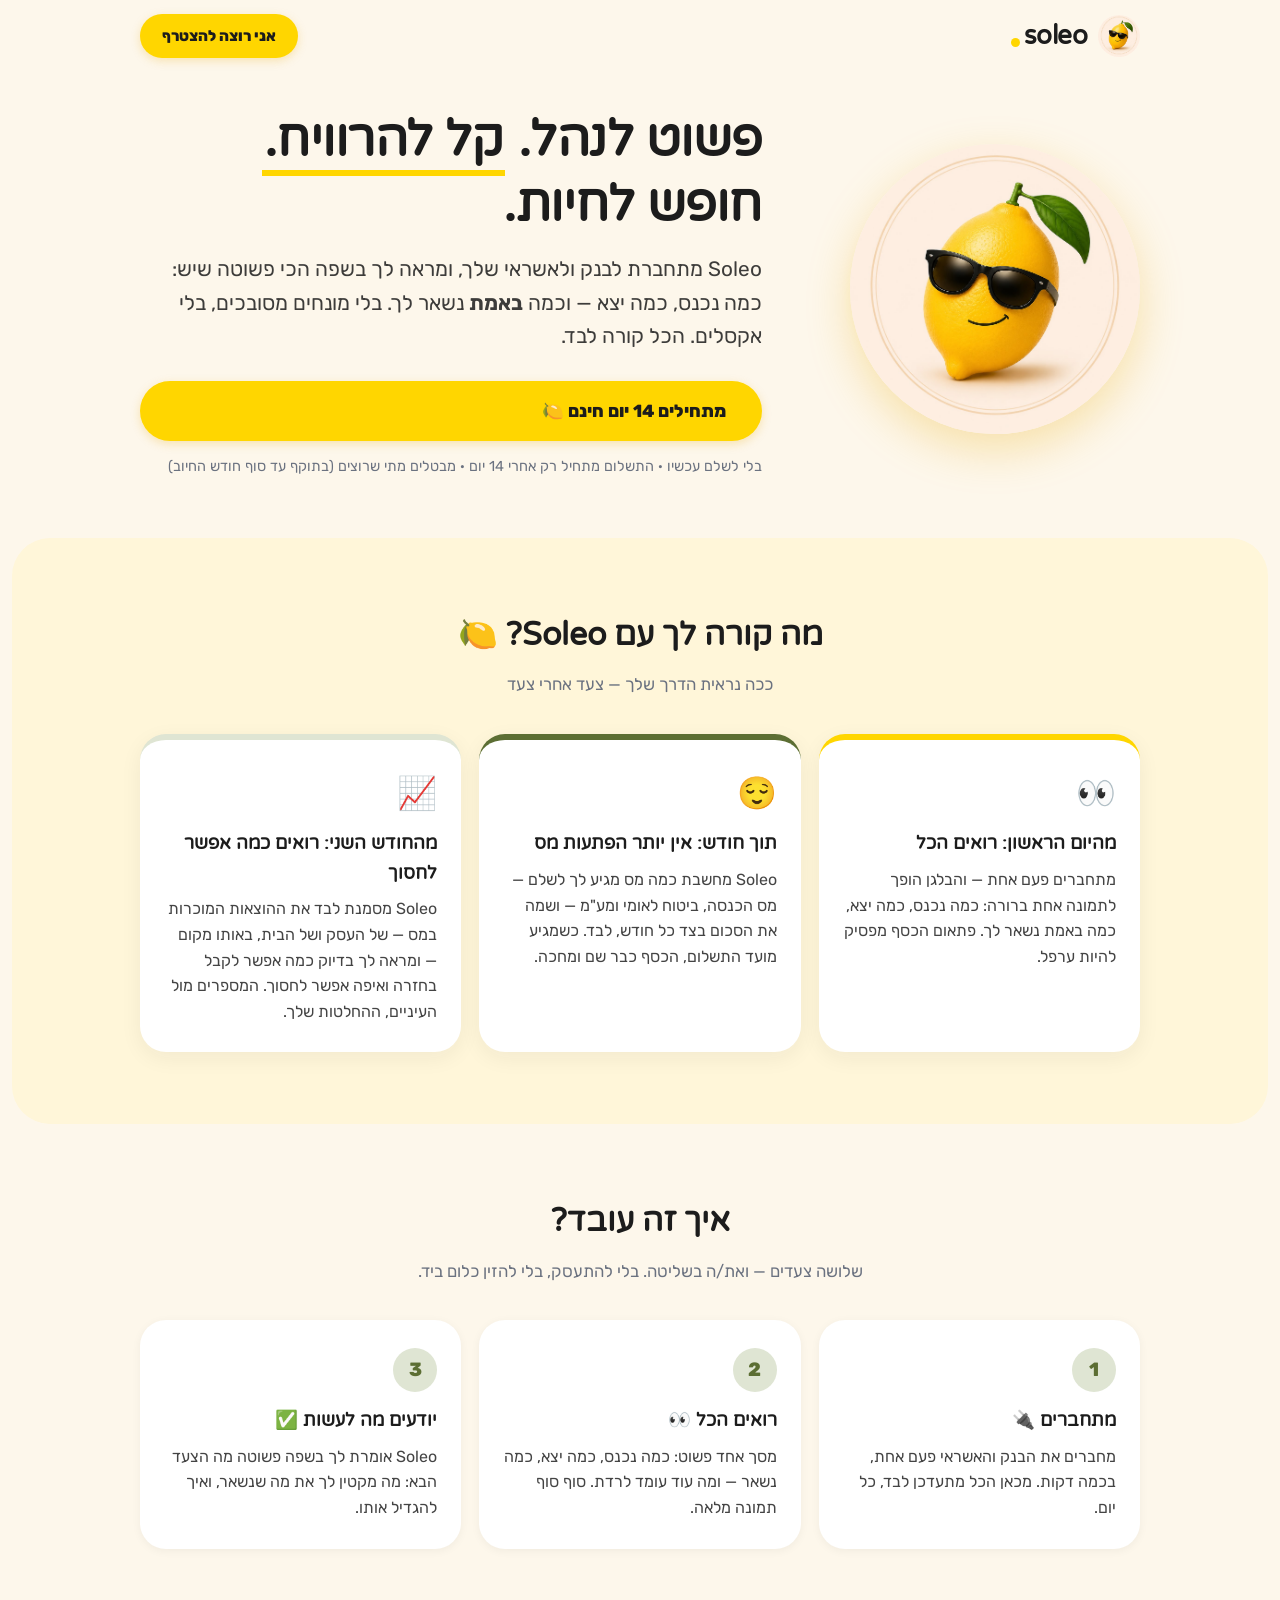
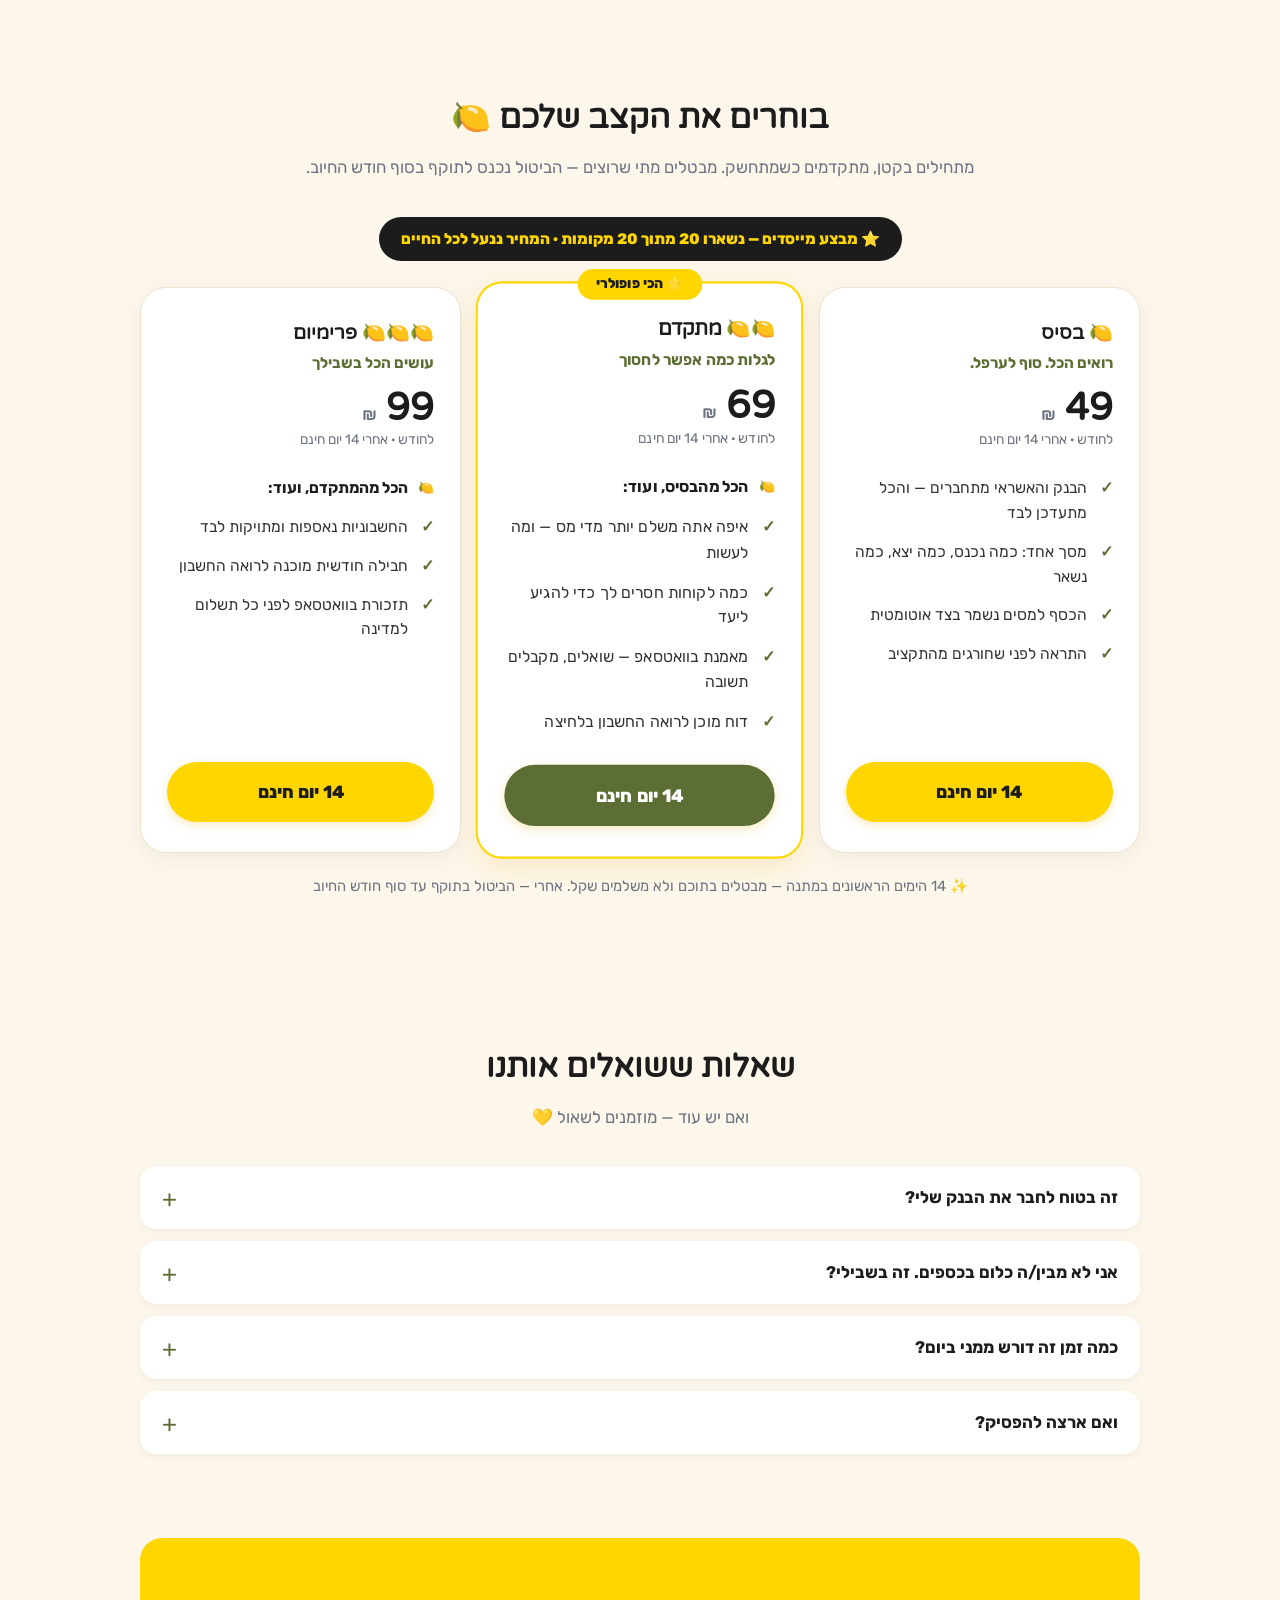
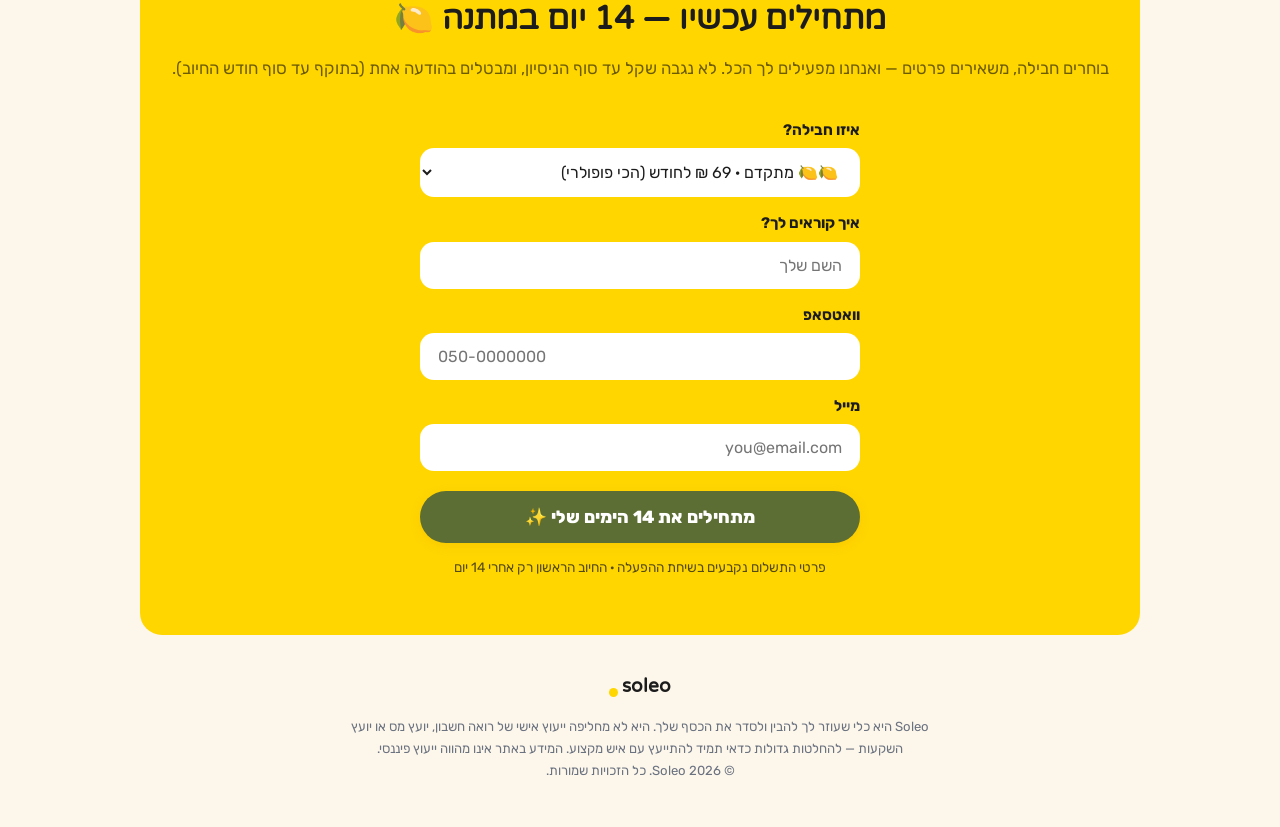
==== index.html @ a28c9096 "Add files via upload" ====
<!DOCTYPE html>
<html lang="he" dir="rtl">
<head>
<meta charset="UTF-8">
<meta name="viewport" content="width=device-width, initial-scale=1.0">
<title>Soleo · Finance made simple.</title>
<meta name="description" content="Soleo — האפליקציה שמראה לך כמה כסף באמת נשאר לך, ומה לעשות כדי שיישאר יותר. בשפה הכי פשוטה שיש.">
<link rel="icon" href="data:image/svg+xml,%3Csvg%20xmlns='http://www.w3.org/2000/svg'%20viewBox='0%200%2064%2064'%3E%3Crect%20width='64'%20height='64'%20rx='16'%20fill='%23FFD600'/%3E%3Cg%20transform='rotate(-14%2032%2036)'%3E%3Cpath%20d='M32%2013%20C22%2013%2015%2023%2015%2036%20C15%2049%2022%2057%2032%2057%20C42%2057%2049%2049%2049%2036%20C49%2023%2042%2013%2032%2013%20Z'%20fill='%23FFF9E8'/%3E%3Cpath%20d='M36%2010%20C42%203%2052%205%2055%209%20C51%2016%2041%2016%2036%2010Z'%20fill='%233F9435'/%3E%3Crect%20x='17'%20y='29'%20width='13'%20height='9'%20rx='4.5'%20fill='%231C1C1C'/%3E%3Crect%20x='34'%20y='29'%20width='13'%20height='9'%20rx='4.5'%20fill='%231C1C1C'/%3E%3Crect%20x='29'%20y='31.5'%20width='6'%20height='2.5'%20fill='%231C1C1C'/%3E%3Cpath%20d='M26%2046%20q6%205%2012%200'%20stroke='%231C1C1C'%20stroke-width='2.4'%20fill='none'%20stroke-linecap='round'/%3E%3C/g%3E%3C/svg%3E">
<link rel="preconnect" href="https://fonts.googleapis.com">
<link rel="preconnect" href="https://fonts.gstatic.com" crossorigin>
<link href="https://fonts.googleapis.com/css2?family=Varela+Round&family=Rubik:wght@400;500;700;800&display=swap" rel="stylesheet">
<style>
:root{
  --cream:#FBF0DC;
  --yellow:#FFD600;
  --ink:#1C1C1C;
  --olive:#5C6E33;
  --sage:#DFE5D3;
  --white:#FFFFFF;
  --muted:#6B7280;
  --radius:22px;
}
*{margin:0;padding:0;box-sizing:border-box}
html{scroll-behavior:smooth}
body{
  font-family:'Rubik','Heebo','Assistant',-apple-system,'Segoe UI',Arial,sans-serif;
  background:var(--cream);
  color:var(--ink);
  line-height:1.6;
  -webkit-font-smoothing:antialiased;
}
.wrap{max-width:1040px;margin:0 auto;padding:0 20px}
section{padding:56px 0}

/* ===== כפתורים ===== */
.btn{
  display:inline-block;
  background:var(--yellow);
  color:var(--ink);
  border:none;
  border-radius:999px;
  padding:16px 36px;
  font-size:1.1rem;
  font-weight:800;
  font-family:inherit;
  cursor:pointer;
  text-decoration:none;
  box-shadow:0 3px 10px rgba(232,168,0,.25);
  transition:transform .15s ease, box-shadow .15s ease;
}
.btn:hover{transform:translateY(-2px);box-shadow:0 10px 24px rgba(232,168,0,.4)}
.btn:active{transform:translateY(0)}

/* ===== טופבר ===== */
header{
  display:flex;align-items:center;justify-content:space-between;
  padding:18px 0;
}
.brand{display:flex;align-items:center;gap:10px}
.wordmark{
  font-size:1.6rem;font-weight:800;letter-spacing:-.01em;
  display:inline-flex;align-items:center;gap:4px;
}
.wordmark .dot{
  width:9px;height:9px;border-radius:50%;
  background:var(--yellow);display:inline-block;margin-top:12px;
}
header .btn{padding:10px 22px;font-size:.95rem}

/* ===== הירו ===== */
.hero{text-align:center;padding:44px 0 64px}
.hero .lemon{margin-bottom:18px}
h1,h2,h3,.wordmark,.pname,.price{font-family:'Varela Round','Rubik','Heebo',sans-serif}
.hero h1{
  font-size:2.1rem;font-weight:800;line-height:1.3;
  letter-spacing:-.01em;margin-bottom:16px;
}
.hero h1 .hl{
  background:linear-gradient(transparent 58%, var(--yellow) 58%);
  padding:0 4px;border-radius:4px;
}
.hero p{
  font-size:1.15rem;color:var(--ink);max-width:560px;
  margin:0 auto 30px;opacity:.85;
}
.hero .tiny{font-size:.9rem;color:var(--muted);margin-top:14px}

/* ===== כאבים ===== */
.pains{background:var(--sage);border-radius:var(--radius) var(--radius) 0 0}
h2{font-size:1.6rem;font-weight:800;text-align:center;margin-bottom:10px}
.sect-sub{text-align:center;color:var(--muted);margin-bottom:36px;font-size:1.05rem}
.cards{display:grid;grid-template-columns:1fr;gap:18px}
.card{
  background:var(--white);border-radius:var(--radius);
  padding:28px 24px;box-shadow:0 2px 10px rgba(28,28,28,.05);
}
.card .emoji{font-size:2rem;display:block;margin-bottom:10px}
.card h3{font-size:1.15rem;font-weight:800;margin-bottom:8px}
.card p{color:#444;font-size:1rem}

/* ===== איך זה עובד ===== */
.steps{counter-reset:step}
.step{
  background:var(--white);border-radius:var(--radius);
  padding:28px 24px;position:relative;
  box-shadow:0 2px 10px rgba(28,28,28,.05);
}
.step .num{
  width:44px;height:44px;border-radius:50%;
  background:var(--yellow);color:var(--ink);
  display:flex;align-items:center;justify-content:center;
  font-weight:800;font-size:1.2rem;margin-bottom:14px;
}
.step h3{font-size:1.15rem;font-weight:800;margin-bottom:8px}
.step p{color:#444}

/* ===== חבילות ===== */
.plans{background:var(--sage)}
.plan{
  background:var(--white);border-radius:var(--radius);
  padding:30px 26px;display:flex;flex-direction:column;
  box-shadow:0 2px 10px rgba(28,28,28,.05);
  position:relative;border:2px solid transparent;
}
.plan.popular{border-color:var(--yellow);box-shadow:0 8px 26px rgba(232,168,0,.18)}
.plan .badge{
  position:absolute;top:-14px;right:50%;transform:translateX(50%);
  background:var(--yellow);color:var(--ink);
  border-radius:999px;padding:4px 18px;
  font-size:.85rem;font-weight:800;white-space:nowrap;
}
.plan .pname{font-size:1.2rem;font-weight:800;margin-bottom:2px}
.plan .ptag{color:var(--olive);font-weight:700;font-size:.95rem;margin-bottom:14px}
.plan .price{font-size:2.4rem;font-weight:800;line-height:1;margin-bottom:2px}
.plan .price small{font-size:1rem;font-weight:600;color:var(--muted)}
.plan .per{color:var(--muted);font-size:.85rem;margin-bottom:18px}
.plan ul{list-style:none;margin-bottom:22px;flex:1}
.plan li{
  padding:7px 26px 7px 0;position:relative;font-size:.97rem;color:#333;
}
.plan li::before{
  content:'✓';position:absolute;right:0;top:7px;
  color:var(--olive);font-weight:800;
}
.plan li.plus{font-weight:700;color:var(--ink)}
.plan li.plus::before{content:'🍋';font-size:.8rem;top:9px}
.plan .btn{text-align:center;width:100%}
.plan.popular .btn{background:var(--olive);color:#fff}
.trial-note{text-align:center;color:var(--muted);font-size:.92rem;margin-top:22px}

/* ===== שאלות ===== */
.faq details{
  background:var(--white);border-radius:16px;
  margin-bottom:12px;padding:0;overflow:hidden;
  box-shadow:0 2px 8px rgba(28,28,28,.05);
}
.faq summary{
  cursor:pointer;font-weight:700;font-size:1.05rem;
  padding:18px 22px;list-style:none;position:relative;
}
.faq summary::-webkit-details-marker{display:none}
.faq summary::after{
  content:'+';position:absolute;left:22px;top:14px;
  font-size:1.5rem;font-weight:400;color:var(--olive);
  transition:transform .2s;
}
.faq details[open] summary::after{transform:rotate(45deg)}
.faq .ans{padding:0 22px 18px;color:#444}

/* ===== טופס ===== */
.signup{background:linear-gradient(135deg,#5C6E33,#47541F);border-radius:var(--radius);color:#fff}
.signup h2{color:#fff}
.signup .sect-sub{color:#E4EAD6}
.signup form{max-width:440px;margin:0 auto;display:flex;flex-direction:column;gap:14px}
.signup label{font-weight:700;font-size:.95rem;display:block;margin-bottom:6px}
.signup input{
  width:100%;padding:14px 18px;border-radius:14px;border:none;
  font-family:inherit;font-size:1rem;background:var(--cream);color:var(--ink);
}
.signup input:focus{outline:3px solid var(--yellow)}
.signup .btn{
  background:var(--yellow);color:var(--ink);margin-top:6px;
}
.signup .btn:hover{box-shadow:0 8px 20px rgba(255,214,0,.3)}
#thanks{
  display:none;text-align:center;max-width:440px;margin:0 auto;
  background:rgba(255,214,0,.12);border:1px solid var(--yellow);
  border-radius:var(--radius);padding:32px 24px;
}
#thanks .emoji{font-size:2.4rem;display:block;margin-bottom:10px}
#thanks h3{font-size:1.3rem;font-weight:800;margin-bottom:8px;color:var(--yellow)}
#formErr{color:#FFE1A8;font-size:.92rem;display:none;text-align:center}

/* ===== פוטר ===== */
footer{padding:36px 0 44px;text-align:center}
footer .wordmark{font-size:1.2rem;justify-content:center;display:inline-flex}
footer .disclaimer{
  color:var(--muted);font-size:.82rem;max-width:620px;
  margin:14px auto 0;line-height:1.7;
}

/* ===== דסקטופ ===== */
@media (min-width:720px){
  .hero h1{font-size:3rem}
  .hero p{font-size:1.3rem}
  h2{font-size:2rem}
  .cards{grid-template-columns:repeat(3,1fr)}
  section{padding:72px 0}
}
/* ===== אופציה ב' — מודרני, אוורירי, צבעוני ===== */
body{background:#FDF7EB}
header{position:sticky;top:0;z-index:50;background:rgba(253,247,235,.85);backdrop-filter:blur(10px);padding:14px 0}
.hero{padding:36px 0 60px}
.hero .lemon{position:relative;display:inline-block}
.hero .lemon::before{content:'';position:absolute;inset:-26px;background:radial-gradient(closest-side,rgba(255,214,0,.45),transparent 70%);border-radius:50%;z-index:-1}
.hero h1{font-size:2.4rem}
.hero h1 .hl{background:none;border-bottom:6px solid var(--yellow);border-radius:0;padding:0 2px}
.pains{background:#FFF6D9;border-radius:38px;margin:0 12px}
.card{border-radius:26px;box-shadow:0 6px 22px rgba(28,28,28,.06)}
.cards .card:nth-child(1){border-top:6px solid var(--yellow)}
.cards .card:nth-child(2){border-top:6px solid var(--olive)}
.cards .card:nth-child(3){border-top:6px solid var(--sage)}
.step{border-radius:26px}
.step .num{background:var(--sage);color:var(--olive)}
.plans{background:transparent}
.plan{border:1.5px solid #EFE3CC;box-shadow:0 6px 22px rgba(28,28,28,.05);border-radius:26px}
.plan.popular{border:2.5px solid var(--yellow);transform:scale(1.02)}
.signup{background:var(--yellow);color:var(--ink)}
.signup h2{color:var(--ink)}
.signup .sect-sub{color:#6d5c00}
.signup input{background:#fff}
.signup .btn{background:var(--olive);color:#fff}
.signup .btn:hover{box-shadow:0 10px 24px rgba(92,110,51,.35)}
#formErr{color:#8a2f0e}
#thanks{background:rgba(255,255,255,.55);border-color:var(--olive)}
#thanks h3{color:var(--olive)}
@media (min-width:840px){
  .hero{display:grid;grid-template-columns:330px 1fr;column-gap:48px;align-items:center;text-align:right}
  .hero .lemon{grid-column:1;grid-row:1 / span 4;margin:0}
  .hero > :not(.lemon){grid-column:2}
  .hero p{margin:0 0 28px;max-width:none}
  .hero h1{font-size:3.1rem}
}
</style>
</head>
<body>

<div class="wrap">
  <!-- ===== טופבר ===== -->
  <header>
    <div class="brand">
      <img src="mascot.jpeg" alt="" style="width:42px;height:42px;border-radius:50%;object-fit:cover">
      <span class="wordmark">soleo<span class="dot"></span></span>
    </div>
    <a class="btn" href="#signup">אני רוצה להצטרף</a>
  </header>

  <!-- ===== הירו ===== -->
  <section class="hero">
    <div class="lemon">
      <img src="mascot.jpeg" alt="הלימון של Soleo" style="width:min(290px,70vw);border-radius:50%;box-shadow:0 16px 44px rgba(232,168,0,.28)">
    </div>
    <h1>פשוט לנהל. <span class="hl">קל להרוויח.</span><br>חופש לחיות.</h1>
    <p>Soleo מתחברת לבנק ולאשראי שלך, ומראה לך בשפה הכי פשוטה שיש: כמה נכנס, כמה יצא — וכמה <strong>באמת</strong> נשאר לך. בלי מונחים מסובכים, בלי אקסלים. הכל קורה לבד.</p>
    <a class="btn" href="#signup">מתחילים 14 יום חינם 🍋</a>
    <div class="tiny">בלי לשלם עכשיו · התשלום מתחיל רק אחרי 14 יום · מבטלים מתי שרוצים (בתוקף עד סוף חודש החיוב)</div>
  </section>
</div>

<!-- ===== כאבים ===== -->
<section class="pains">
  <div class="wrap">
    <h2>מה קורה לך עם Soleo? 🍋</h2>
    <p class="sect-sub">ככה נראית הדרך שלך — צעד אחרי צעד</p>
    <div class="cards">
      <div class="card">
        <span class="emoji">👀</span>
        <h3>מהיום הראשון: רואים הכל</h3>
        <p>מתחברים פעם אחת — והבלגן הופך לתמונה אחת ברורה: כמה נכנס, כמה יצא, כמה באמת נשאר לך. פתאום הכסף מפסיק להיות ערפל.</p>
      </div>
      <div class="card">
        <span class="emoji">😌</span>
        <h3>תוך חודש: אין יותר הפתעות מס</h3>
        <p>Soleo מחשבת כמה מס מגיע לך לשלם — מס הכנסה, ביטוח לאומי ומע"מ — ושמה את הסכום בצד כל חודש, לבד. כשמגיע מועד התשלום, הכסף כבר שם ומחכה.</p>
      </div>
      <div class="card">
        <span class="emoji">📈</span>
        <h3>מהחודש השני: רואים כמה אפשר לחסוך</h3>
        <p>Soleo מסמנת לבד את ההוצאות המוכרות במס — של העסק ושל הבית, באותו מקום — ומראה לך בדיוק כמה אפשר לקבל בחזרה ואיפה אפשר לחסוך. המספרים מול העיניים, ההחלטות שלך.</p>
      </div>
    </div>
  </div>
</section>

<!-- ===== איך זה עובד ===== -->
<section>
  <div class="wrap">
    <h2>איך זה עובד?</h2>
    <p class="sect-sub">שלושה צעדים — ואת/ה בשליטה. בלי להתעסק, בלי להזין כלום ביד.</p>
    <div class="cards steps">
      <div class="step">
        <div class="num">1</div>
        <h3>מתחברים 🔌</h3>
        <p>מחברים את הבנק והאשראי פעם אחת, בכמה דקות. מכאן הכל מתעדכן לבד, כל יום.</p>
      </div>
      <div class="step">
        <div class="num">2</div>
        <h3>רואים הכל 👀</h3>
        <p>מסך אחד פשוט: כמה נכנס, כמה יצא, כמה נשאר — ומה עוד עומד לרדת. סוף סוף תמונה מלאה.</p>
      </div>
      <div class="step">
        <div class="num">3</div>
        <h3>יודעים מה לעשות ✅</h3>
        <p>Soleo אומרת לך בשפה פשוטה מה הצעד הבא: מה מקטין לך את מה שנשאר, ואיך להגדיל אותו.</p>
      </div>
    </div>
  </div>
</section>

<!-- ===== חבילות ===== -->
<section class="plans" id="plans">
  <div class="wrap">
    <h2>בוחרים את הקצב שלכם 🍋</h2>
    <p class="sect-sub">מתחילים בקטן, מתקדמים כשמתחשק. מבטלים מתי שרוצים — הביטול נכנס לתוקף בסוף חודש החיוב.</p>
    <div style="text-align:center;margin:0 0 26px">
      <span style="display:inline-block;background:#1C1C1C;color:#FFD600;font-weight:800;font-size:.95rem;border-radius:999px;padding:10px 22px">⭐ מבצע מייסדים — נשארו <span id="foundersLeft">20</span> מתוך 20 מקומות · המחיר ננעל לכל החיים</span>
    </div>
    <div class="cards">

      <div class="plan">
        <div class="pname">🍋 בסיס</div>
        <div class="ptag">רואים הכל. סוף לערפל.</div>
        <div class="price">49 <small>₪</small></div>
        <div class="per">לחודש · אחרי 14 יום חינם</div>
        <ul>
          <li>הבנק והאשראי מתחברים — והכל מתעדכן לבד</li>
          <li>מסך אחד: כמה נכנס, כמה יצא, כמה נשאר</li>
          <li>הכסף למסים נשמר בצד אוטומטית</li>
          <li>התראה לפני שחורגים מהתקציב</li>
        </ul>
        <a class="btn" href="#signup" data-plan="בסיס">14 יום חינם</a>
      </div>

      <div class="plan popular">
        <div class="badge">⭐ הכי פופולרי</div>
        <div class="pname">🍋🍋 מתקדם</div>
        <div class="ptag">לגלות כמה אפשר לחסוך</div>
        <div class="price">69 <small>₪</small></div>
        <div class="per">לחודש · אחרי 14 יום חינם</div>
        <ul>
          <li class="plus">הכל מהבסיס, ועוד:</li>
          <li>איפה אתה משלם יותר מדי מס — ומה לעשות</li>
          <li>כמה לקוחות חסרים לך כדי להגיע ליעד</li>
          <li>מאמנת בוואטסאפ — שואלים, מקבלים תשובה</li>
          <li>דוח מוכן לרואה החשבון בלחיצה</li>
        </ul>
        <a class="btn" href="#signup" data-plan="מתקדם">14 יום חינם</a>
      </div>

      <div class="plan">
        <div class="pname">🍋🍋🍋 פרימיום</div>
        <div class="ptag">עושים הכל בשבילך</div>
        <div class="price">99 <small>₪</small></div>
        <div class="per">לחודש · אחרי 14 יום חינם</div>
        <ul>
          <li class="plus">הכל מהמתקדם, ועוד:</li>
          <li>החשבוניות נאספות ומתויקות לבד</li>
          <li>חבילה חודשית מוכנה לרואה החשבון</li>
          <li>תזכורת בוואטסאפ לפני כל תשלום למדינה</li>
        </ul>
        <a class="btn" href="#signup" data-plan="פרימיום">14 יום חינם</a>
      </div>

    </div>
    <p class="trial-note">✨ 14 הימים הראשונים במתנה — מבטלים בתוכם ולא משלמים שקל. אחרי — הביטול בתוקף עד סוף חודש החיוב</p>
  </div>
</section>

<!-- ===== שאלות נפוצות ===== -->
<section class="faq">
  <div class="wrap">
    <h2>שאלות ששואלים אותנו</h2>
    <p class="sect-sub">ואם יש עוד — מוזמנים לשאול 💛</p>

    <details>
      <summary>זה בטוח לחבר את הבנק שלי?</summary>
      <div class="ans">כן. החיבור הוא לצפייה בלבד — Soleo יכולה לראות את התנועות, אבל לא יכולה להזיז שקל. המידע שלך נשאר שלך, ולא עובר לאף אחד אחר.</div>
    </details>

    <details>
      <summary>אני לא מבין/ה כלום בכספים. זה בשבילי?</summary>
      <div class="ans">בדיוק בשבילך. Soleo נבנתה למי שאף פעם לא התחבר למספרים. הכל בשפה יומיומית ופשוטה — בלי מונחים של רואי חשבון, בלי טבלאות מסובכות.</div>
    </details>

    <details>
      <summary>כמה זמן זה דורש ממני ביום?</summary>
      <div class="ans">כמעט כלום. הכל מתעדכן לבד — הבנק, האשראי, החשבוניות. את/ה רק מציץ/ה כשבא לך, ורואה תמונה ברורה. דקה ביום זה יותר ממספיק.</div>
    </details>

    <details>
      <summary>ואם ארצה להפסיק?</summary>
      <div class="ans">מבטלים מתי שרוצים, בהודעה אחת. בתקופת הניסיון (14 הימים) — הביטול מיידי ולא משלמים כלום. אחרי — המנוי נשאר פעיל עד סוף חודש החיוב הנוכחי, ומהחודש הבא לא מחויבים יותר.</div>
    </details>
  </div>
</section>

<!-- ===== הרשמה ===== -->
<div class="wrap">
  <section class="signup" id="signup" style="padding:56px 24px">
    <h2>מתחילים עכשיו — 14 יום במתנה 🍋</h2>
    <p class="sect-sub">בוחרים חבילה, משאירים פרטים — ואנחנו מפעילים לך הכל. לא נגבה שקל עד סוף הניסיון, ומבטלים בהודעה אחת (בתוקף עד סוף חודש החיוב).</p>

    <form id="waitlistForm" novalidate>
      <div>
        <label for="fPlan">איזו חבילה?</label>
        <select id="fPlan" name="plan" style="width:100%;padding:14px 18px;border-radius:14px;border:none;font-family:inherit;font-size:1rem;background:#fff;color:var(--ink)">
          <option value="בסיס">🍋 בסיס · 49 ₪ לחודש</option>
          <option value="מתקדם" selected>🍋🍋 מתקדם · 69 ₪ לחודש (הכי פופולרי)</option>
          <option value="פרימיום">🍋🍋🍋 פרימיום · 99 ₪ לחודש</option>
        </select>
      </div>
      <div>
        <label for="fName">איך קוראים לך?</label>
        <input type="text" id="fName" name="name" placeholder="השם שלך" autocomplete="name" required>
      </div>
      <div>
        <label for="fPhone">וואטסאפ</label>
        <input type="tel" id="fPhone" name="phone" placeholder="050-0000000" autocomplete="tel" required>
      </div>
      <div>
        <label for="fEmail">מייל</label>
        <input type="email" id="fEmail" name="email" placeholder="you@email.com" autocomplete="email" required>
      </div>
      <div id="formErr"></div>
      <button type="submit" class="btn">מתחילים את 14 הימים שלי ✨</button>
      <div style="text-align:center;font-size:.85rem;opacity:.75">פרטי התשלום נקבעים בשיחת ההפעלה · החיוב הראשון רק אחרי 14 יום</div>
    </form>

    <div id="thanks">
      <span class="emoji">🍋</span>
      <h3>מעולה — הניסיון שלך התחיל!</h3>
      <div style="text-align:right;max-width:440px;margin:14px auto 0;line-height:2;font-size:1.02rem">
        <div>📞 <b>עוד היום</b> — נחזור אליך בוואטסאפ לתאם הקמה אישית קצרה</div>
        <div>🏦 <b>בהקמה</b> — מחברים את הבנק והאשראי, והכסף שלך הופך לתמונה אחת ברורה</div>
        <div>💛 <b>14 הימים הראשונים במתנה</b> — לא נגבה שקל עד סופם, ומבטלים בתוכם בלי לשלם בכלל</div>
      </div>
      <p style="margin-top:14px;font-size:.95rem;opacity:.85">יש שאלה בינתיים? פשוט תעני למייל האישור — אנחנו שם 💛</p>
    </div>
  </section>
</div>

<!-- ===== פוטר ===== -->
<footer>
  <div class="wrap">
    <span class="wordmark">soleo<span class="dot"></span></span>
    <p class="disclaimer">
      Soleo היא כלי שעוזר לך להבין ולסדר את הכסף שלך. היא לא מחליפה ייעוץ אישי של רואה חשבון, יועץ מס או יועץ השקעות — להחלטות גדולות כדאי תמיד להתייעץ עם איש מקצוע. המידע באתר אינו מהווה ייעוץ פיננסי.
      <br>© 2026 Soleo. כל הזכויות שמורות.
    </p>
  </div>
</footer>

<script>
// ==========================================================
// טופס הצטרפות — כל הרשמה נשלחת למייל של מלי (FormSubmit, בלי שרת)
// + גיבוי מקומי ב-localStorage. חיוב אמיתי יחובר עם Grow.
// ==========================================================
(function () {
  var form = document.getElementById('waitlistForm');
  var thanks = document.getElementById('thanks');
  var errBox = document.getElementById('formErr');

  form.addEventListener('submit', function (e) {
    e.preventDefault();

    var name = document.getElementById('fName').value.trim();
    var phone = document.getElementById('fPhone').value.trim();
    var email = document.getElementById('fEmail').value.trim();

    // בדיקות פשוטות
    var err = '';
    if (!name) err = 'רק חסר לנו השם שלך 🙂';
    else if (!/^[\d\-+ ()]{8,}$/.test(phone)) err = 'המספר וואטסאפ נראה קצת קצר — אפשר לבדוק אותו?';
    else if (!/^[^\s@]+@[^\s@]+\.[^\s@]+$/.test(email)) err = 'המייל לא נראה תקין — אפשר להציץ שוב?';

    if (err) {
      errBox.textContent = err;
      errBox.style.display = 'block';
      return;
    }
    errBox.style.display = 'none';

    var entry = {
      plan: document.getElementById('fPlan').value,
      name: name,
      phone: phone,
      email: email,
      trialStart: new Date().toISOString().slice(0, 10),
      ts: new Date().toISOString()
    };

    // שמירה מקומית (גיבוי)
    try {
      var list = JSON.parse(localStorage.getItem('soleo_signups') || '[]');
      list.push(entry);
      localStorage.setItem('soleo_signups', JSON.stringify(list));
    } catch (ex) {
      // localStorage חסום (מצב פרטי וכו') — עדיין מציגים תודה
    }

    // שליחת ההרשמה למייל של מלי — Web3Forms ראשי, FormSubmit גיבוי. אף לקוחה לא הולכת לאיבוד.
    try {
      fetch('https://api.web3forms.com/submit', {
        method: 'POST',
        headers: { 'Content-Type': 'application/json', 'Accept': 'application/json' },
        body: JSON.stringify({
          access_key: '31815f22-008b-4ee7-b09d-b16eeaed686c',
          subject: '🍋 הרשמה חדשה ל-Soleo — ' + name + ' (' + entry.plan + ')',
          from_name: 'Soleo Website',
          'חבילה': entry.plan,
          'שם': name,
          'וואטסאפ': phone,
          'מייל': email,
          'תחילת ניסיון': entry.trialStart
        })
      }).then(function (r) { if (!r.ok) throw new Error('w3f'); })
      .catch(function () {
        // גיבוי: FormSubmit
        fetch('https://formsubmit.co/ajax/msmallyschecter@gmail.com', {
          method: 'POST',
          headers: { 'Content-Type': 'application/json', 'Accept': 'application/json' },
          body: JSON.stringify({
            _subject: '🍋 הרשמה חדשה ל-Soleo — ' + name,
            'חבילה': entry.plan, 'שם': name, 'וואטסאפ': phone, 'מייל': email
          })
        }).catch(function () {});
      });
    } catch (ex2) {}

    // צינור Brevo: מכניס את הנרשמת לרשימת Soleo Signups — והיא מקבלת אוטומטית
    // את מייל הברוכה-הבאה מ-hello@soleoapp.com
    try {
      var bd = new FormData();
      bd.append('EMAIL', email);
      bd.append('email_address_check', '');
      bd.append('locale', 'en');
      fetch('https://ae693ccb.sibforms.com/v2/serve/[base64]',
        { method: 'POST', mode: 'no-cors', body: bd }).catch(function () {});
    } catch (ex3) {}

    // הודעת תודה
    form.style.display = 'none';
    thanks.style.display = 'block';
    thanks.scrollIntoView({ behavior: 'smooth', block: 'center' });
  });

  // כפתור בחבילה → בוחר אותה אוטומטית בטופס
  document.querySelectorAll('a[data-plan]').forEach(function (a) {
    a.addEventListener('click', function () {
      document.getElementById('fPlan').value = a.getAttribute('data-plan');
    });
  });
})();
</script>
</body>
</html>
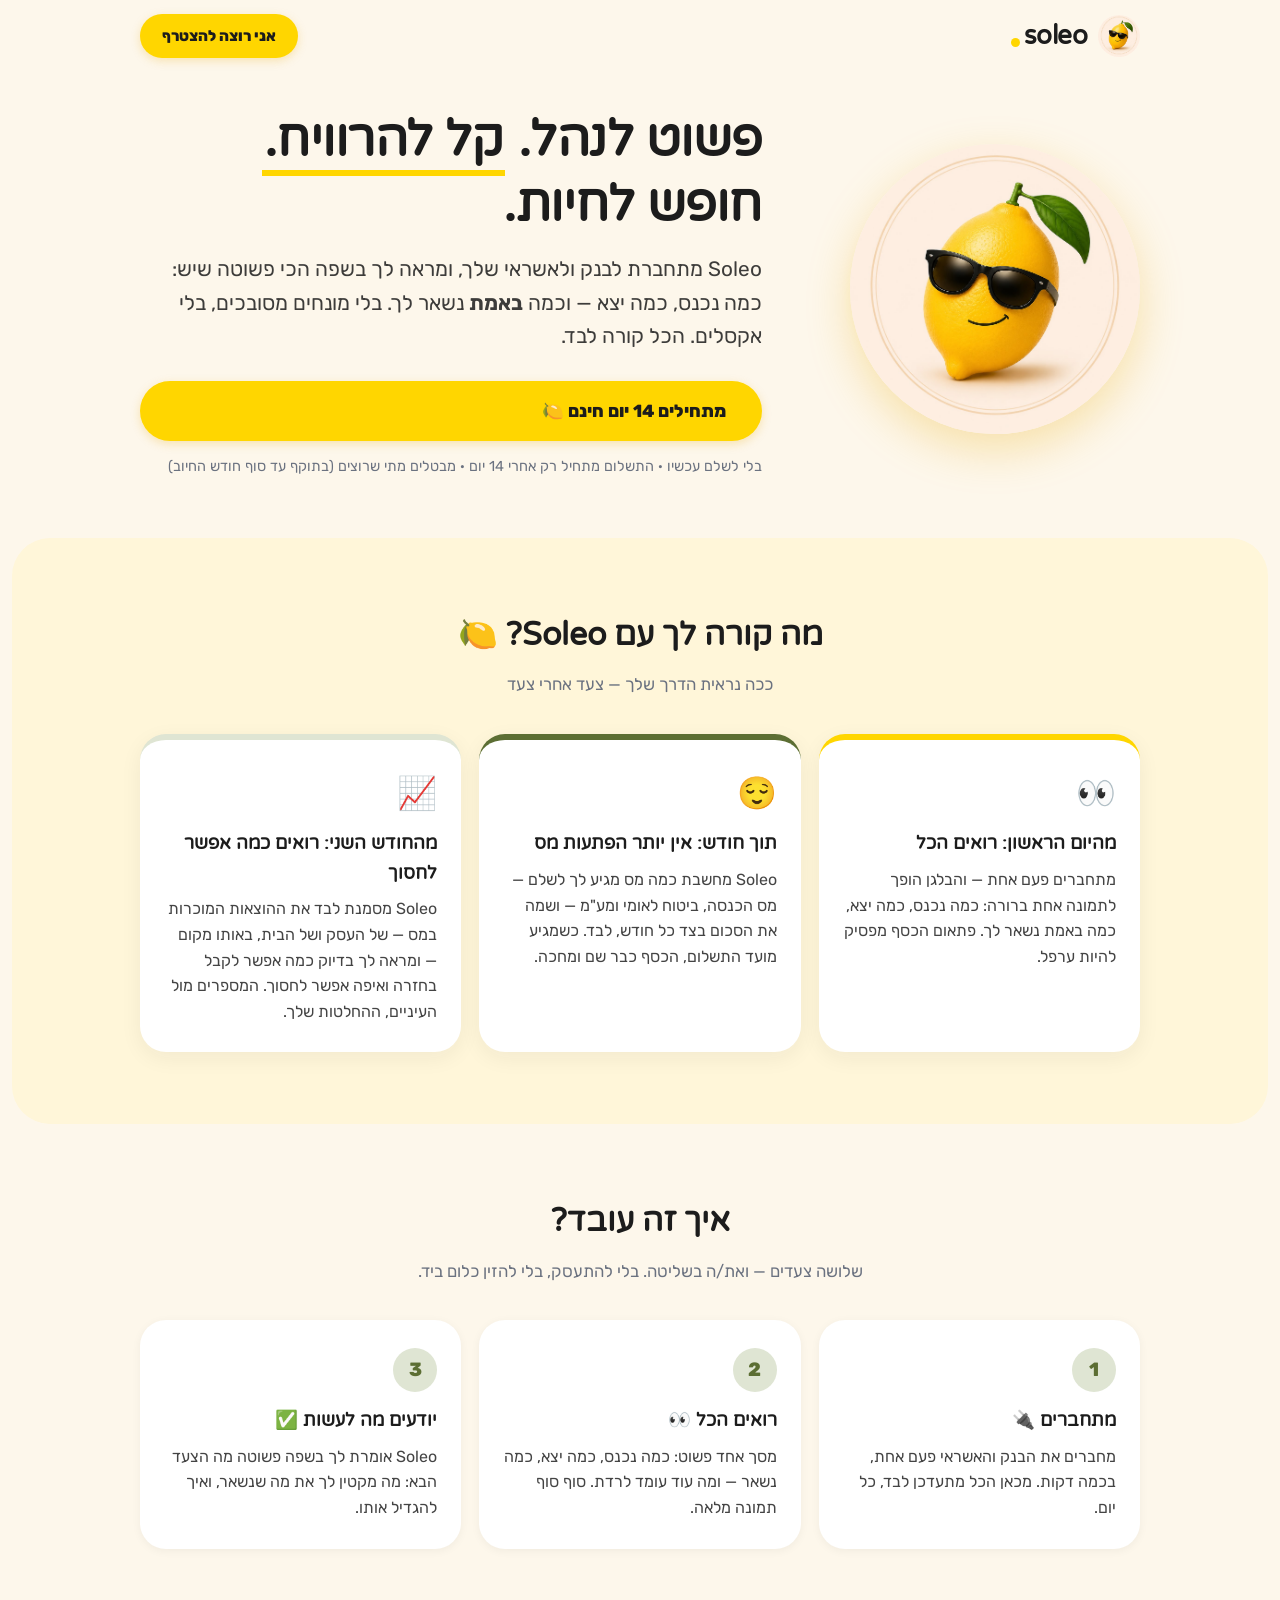
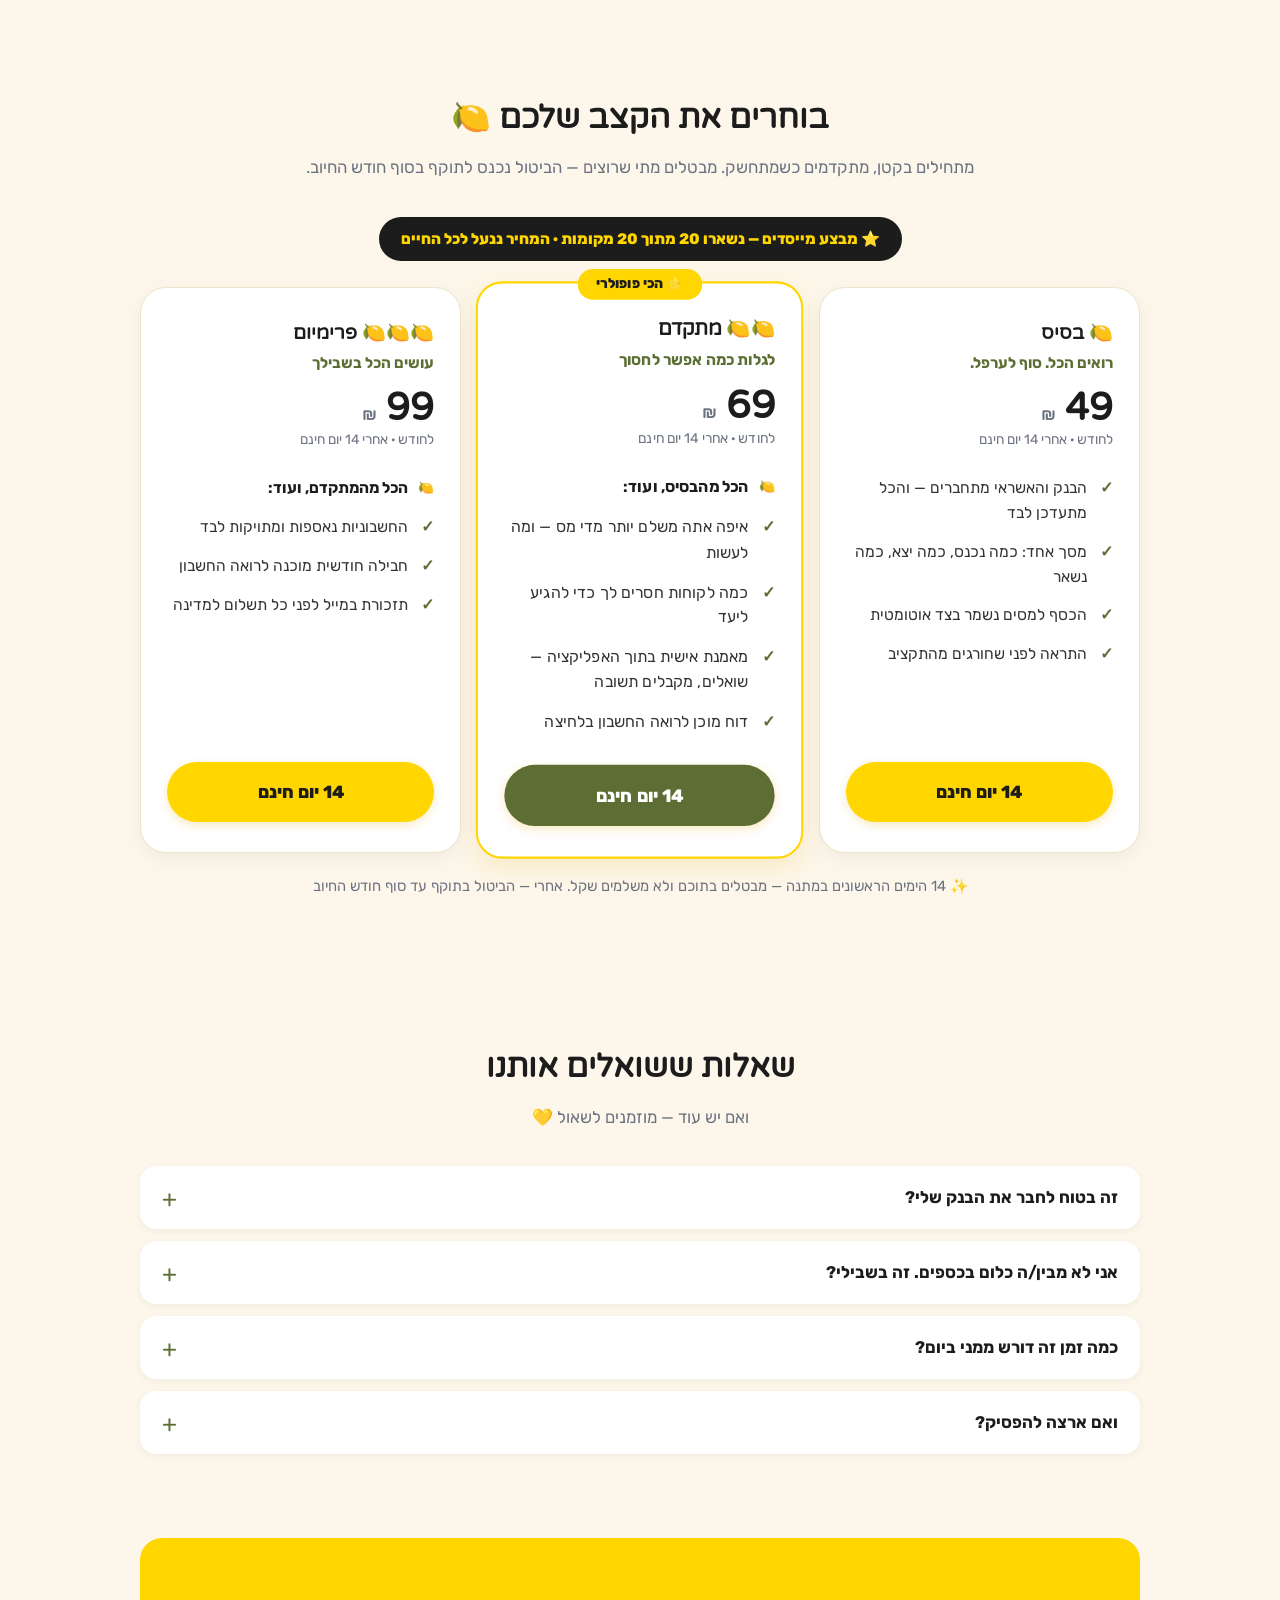
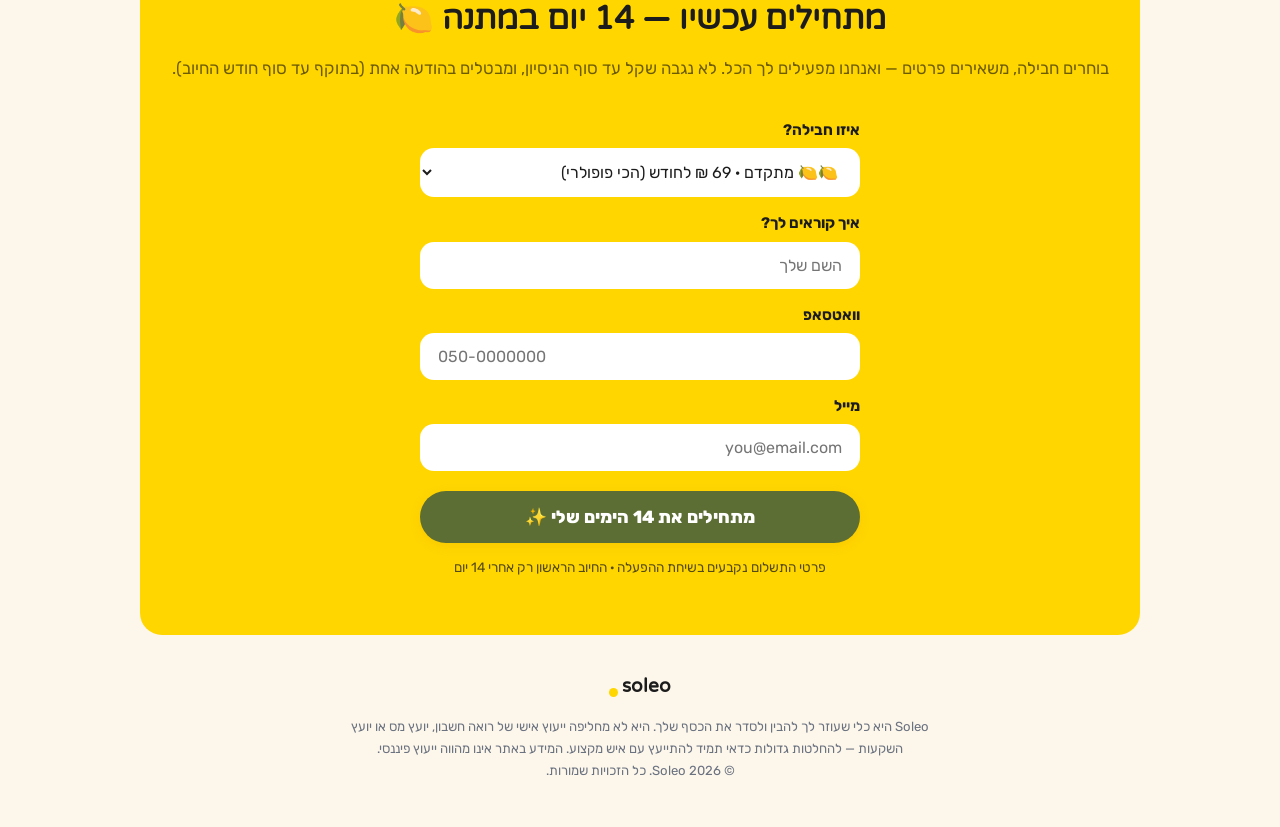
==== commit fe55ed12: "Add files via upload" ====
--- a/index.html
+++ b/index.html
@@ -351,7 +351,7 @@
           <li class="plus">הכל מהבסיס, ועוד:</li>
           <li>איפה אתה משלם יותר מדי מס — ומה לעשות</li>
           <li>כמה לקוחות חסרים לך כדי להגיע ליעד</li>
-          <li>מאמנת בוואטסאפ — שואלים, מקבלים תשובה</li>
+          <li>מאמנת אישית בתוך האפליקציה — שואלים, מקבלים תשובה</li>
           <li>דוח מוכן לרואה החשבון בלחיצה</li>
         </ul>
         <a class="btn" href="#signup" data-plan="מתקדם">14 יום חינם</a>
@@ -366,7 +366,7 @@
           <li class="plus">הכל מהמתקדם, ועוד:</li>
           <li>החשבוניות נאספות ומתויקות לבד</li>
           <li>חבילה חודשית מוכנה לרואה החשבון</li>
-          <li>תזכורת בוואטסאפ לפני כל תשלום למדינה</li>
+          <li>תזכורת במייל לפני כל תשלום למדינה</li>
         </ul>
         <a class="btn" href="#signup" data-plan="פרימיום">14 יום חינם</a>
       </div>
@@ -440,11 +440,11 @@
       <span class="emoji">🍋</span>
       <h3>מעולה — הניסיון שלך התחיל!</h3>
       <div style="text-align:right;max-width:440px;margin:14px auto 0;line-height:2;font-size:1.02rem">
-        <div>📞 <b>עוד היום</b> — נחזור אליך בוואטסאפ לתאם הקמה אישית קצרה</div>
-        <div>🏦 <b>בהקמה</b> — מחברים את הבנק והאשראי, והכסף שלך הופך לתמונה אחת ברורה</div>
-        <div>💛 <b>14 הימים הראשונים במתנה</b> — לא נגבה שקל עד סופם, ומבטלים בתוכם בלי לשלם בכלל</div>
-      </div>
-      <p style="margin-top:14px;font-size:.95rem;opacity:.85">יש שאלה בינתיים? פשוט תעני למייל האישור — אנחנו שם 💛</p>
+        <div>📬 <b>שלחנו לך עכשיו מייל</b> — עם הקישור והצעדים הראשונים</div>
+        <div>🍋 <b>ואפשר להתחיל כבר עכשיו:</b> <a href="https://soleoapp.com/app/" style="color:inherit;font-weight:800">soleoapp.com/app ←</a></div>
+        <div>💛 <b>14 הימים הראשונים — במתנה</b></div>
+      </div>
+      <p style="margin-top:14px;font-size:.95rem;opacity:.85">יש שאלה? כותבים לנו: hello@soleoapp.com — צוות Soleo כאן 💛</p>
     </div>
   </section>
 </div>
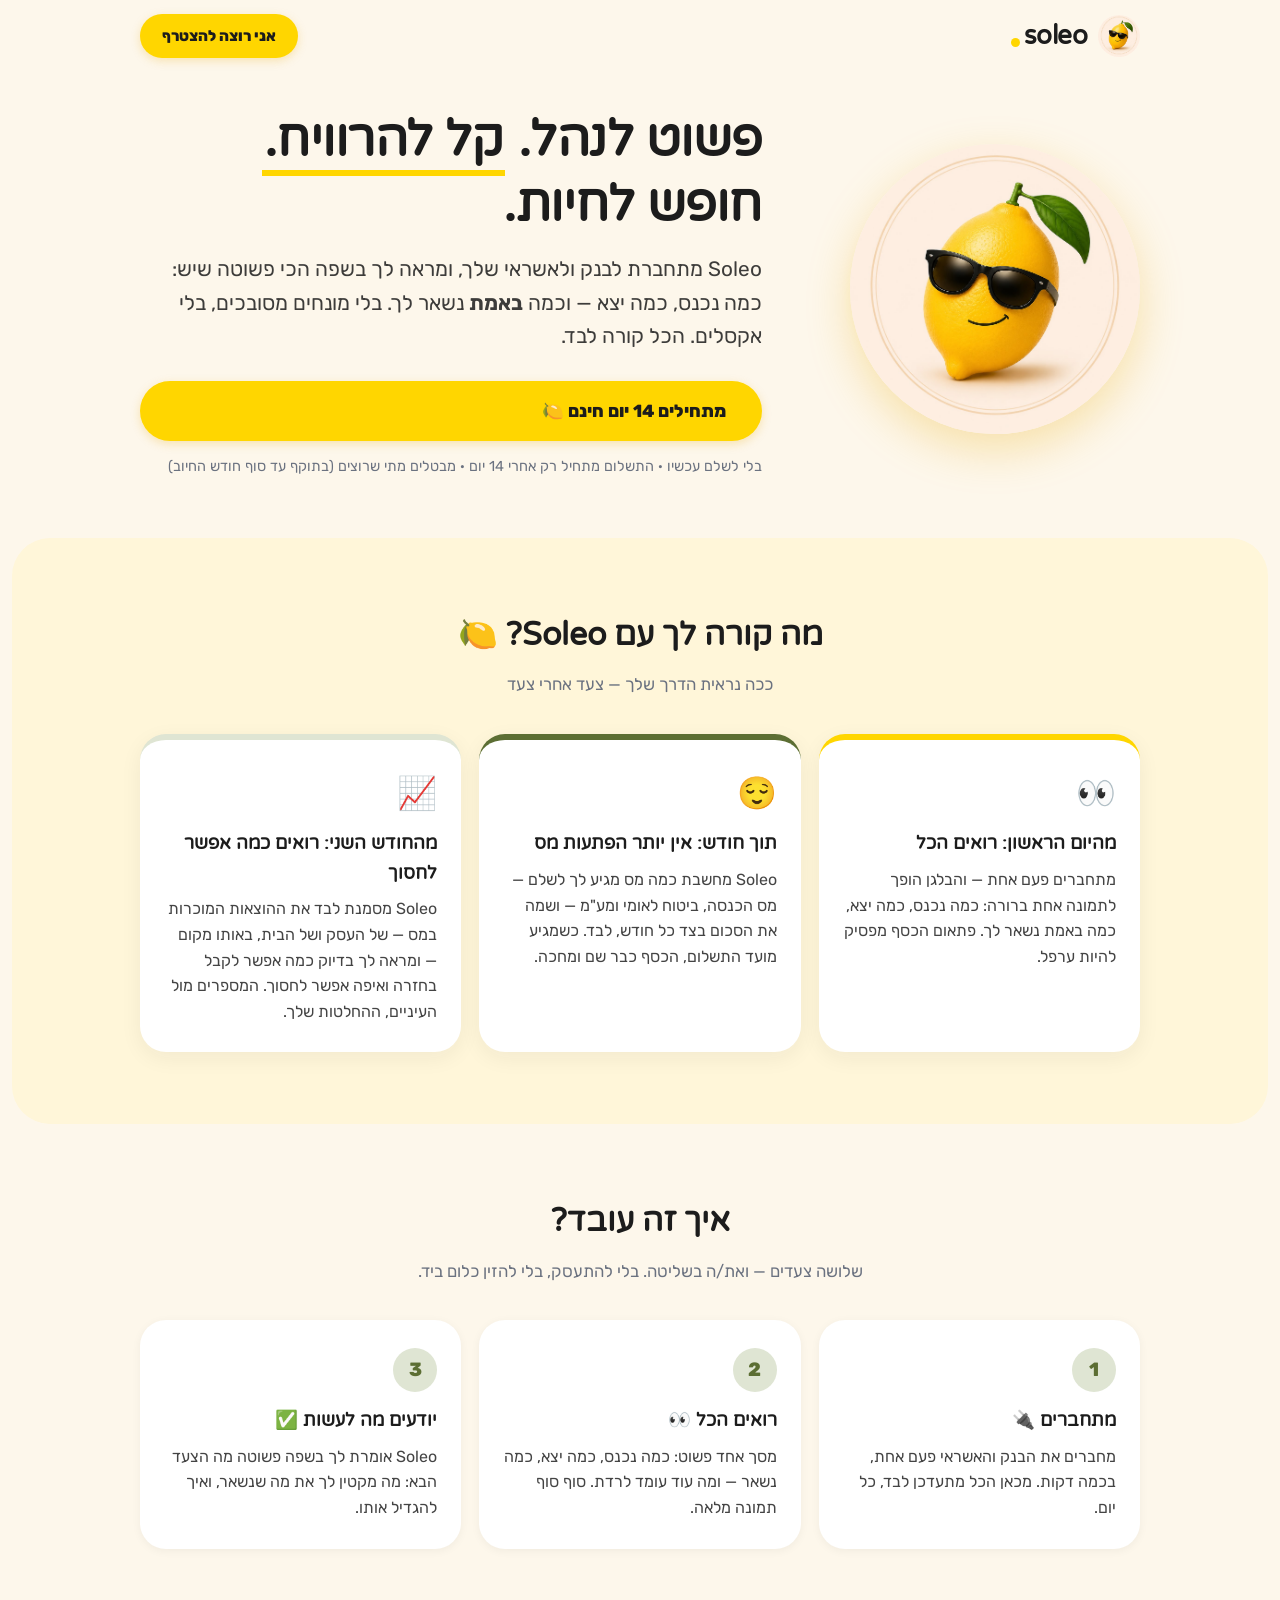
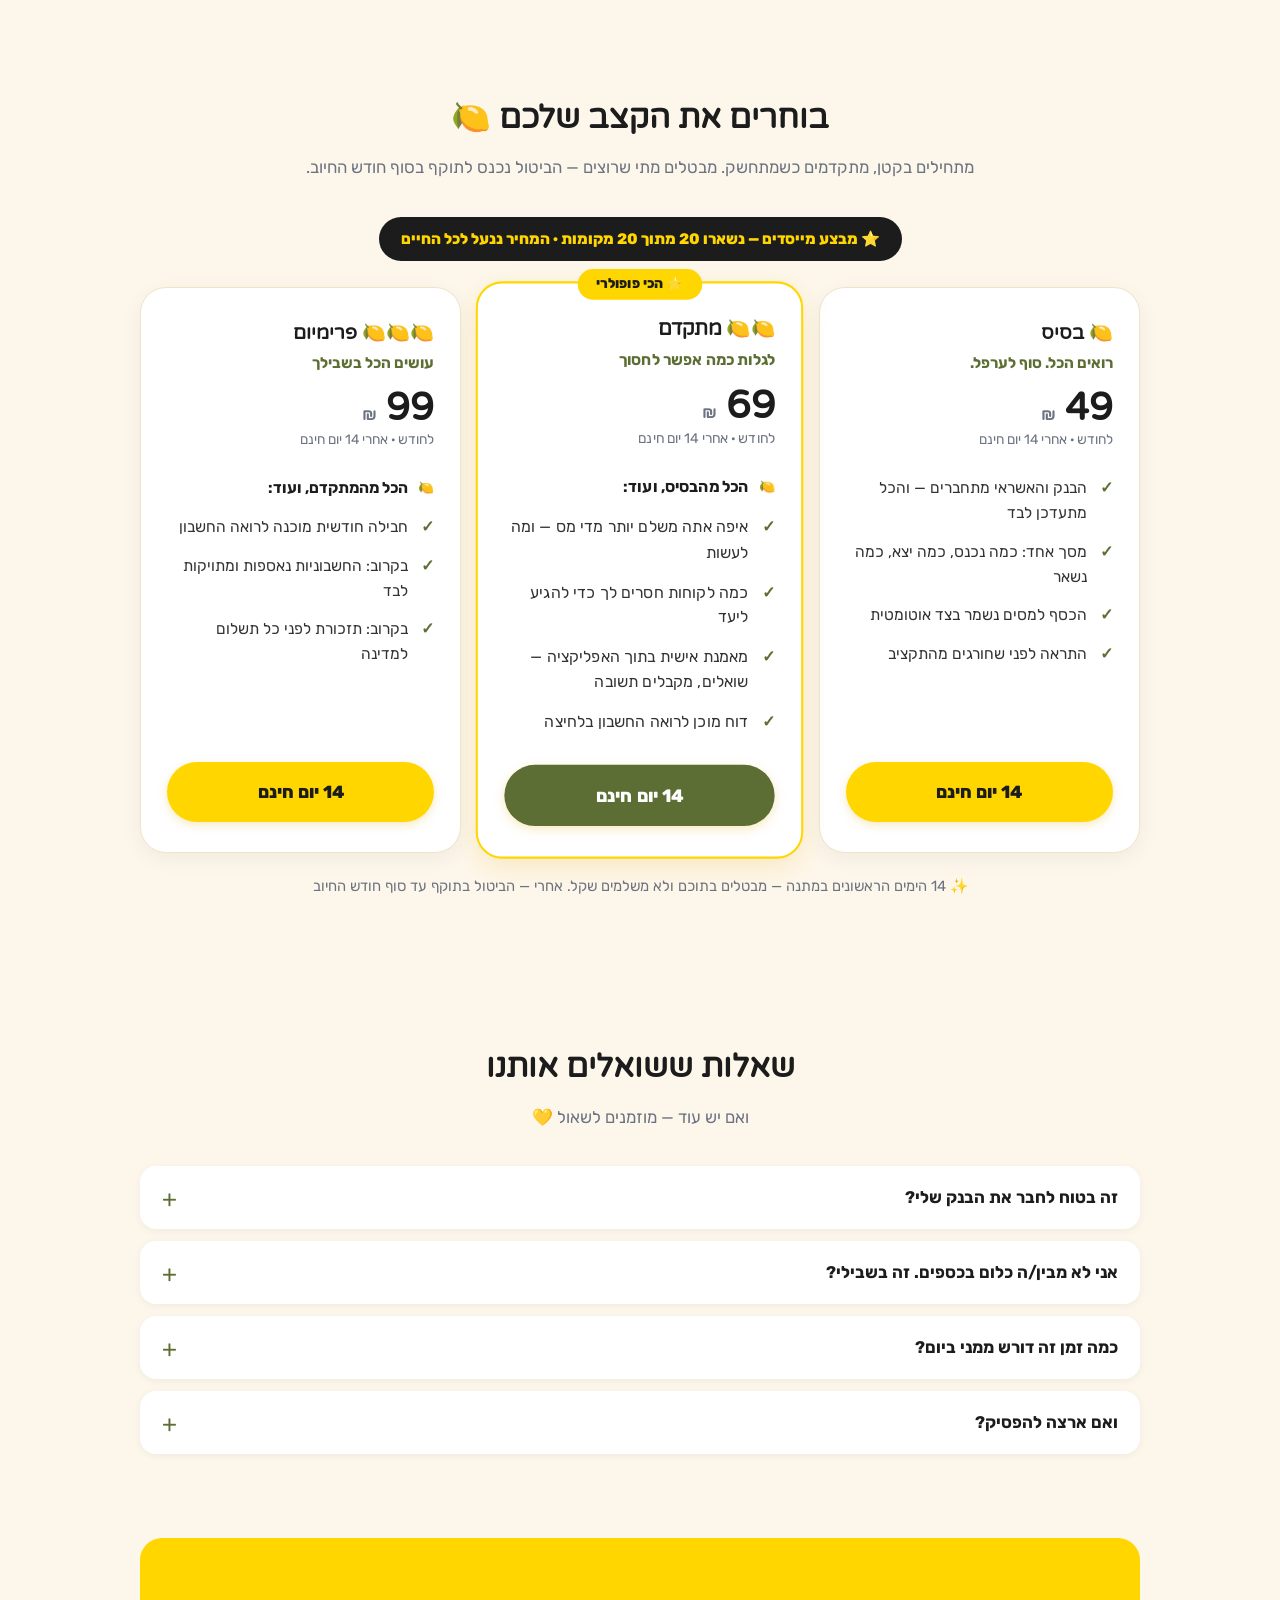
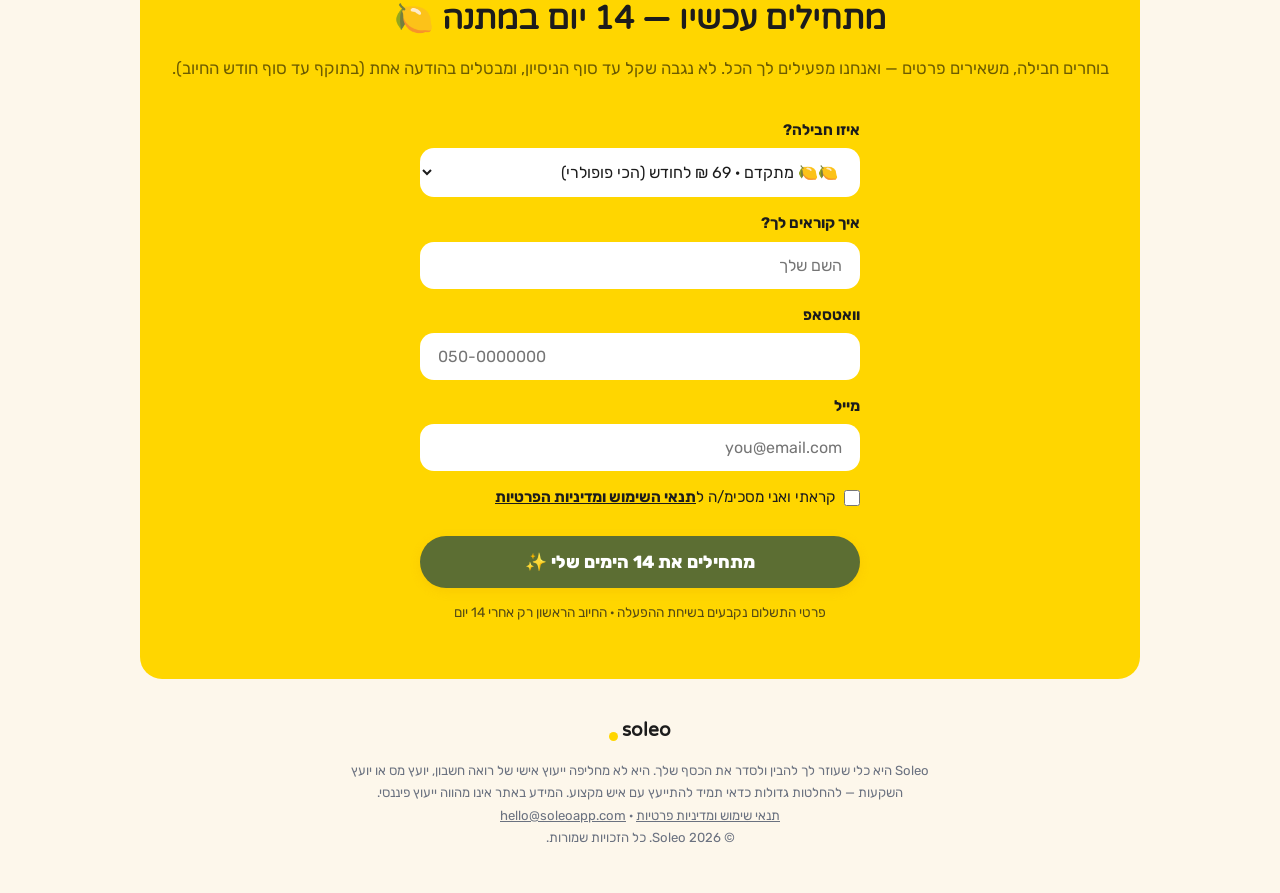
==== commit aae45dbd: "Add files via upload" ====
--- a/index.html
+++ b/index.html
@@ -364,9 +364,9 @@
         <div class="per">לחודש · אחרי 14 יום חינם</div>
         <ul>
           <li class="plus">הכל מהמתקדם, ועוד:</li>
-          <li>החשבוניות נאספות ומתויקות לבד</li>
           <li>חבילה חודשית מוכנה לרואה החשבון</li>
-          <li>תזכורת במייל לפני כל תשלום למדינה</li>
+          <li>בקרוב: החשבוניות נאספות ומתויקות לבד</li>
+          <li>בקרוב: תזכורת לפני כל תשלום למדינה</li>
         </ul>
         <a class="btn" href="#signup" data-plan="פרימיום">14 יום חינם</a>
       </div>
@@ -384,7 +384,7 @@
 
     <details>
       <summary>זה בטוח לחבר את הבנק שלי?</summary>
-      <div class="ans">כן. החיבור הוא לצפייה בלבד — Soleo יכולה לראות את התנועות, אבל לא יכולה להזיז שקל. המידע שלך נשאר שלך, ולא עובר לאף אחד אחר.</div>
+      <div class="ans">כן. Soleo רק קוראת נתונים — היא לא יכולה לבצע שום פעולה בחשבון שלך. פרטי הגישה נשמרים מוצפנים אצלך במחשב בלבד (לא אצלנו), והנתונים הפיננסיים שלך נשארים במכשיר שלך. הפירוט המלא — <a href="/terms.html" style="color:inherit;font-weight:700">במדיניות הפרטיות</a>.</div>
     </details>
 
     <details>
@@ -431,6 +431,10 @@
         <label for="fEmail">מייל</label>
         <input type="email" id="fEmail" name="email" placeholder="you@email.com" autocomplete="email" required>
       </div>
+      <div style="display:flex;align-items:flex-start;gap:8px;font-size:.9rem;text-align:right">
+        <input type="checkbox" id="fTerms" style="margin-top:5px;width:16px;height:16px;flex-shrink:0">
+        <label for="fTerms" style="font-weight:400;cursor:pointer">קראתי ואני מסכימ/ה ל<a href="/terms.html" target="_blank" style="color:inherit;font-weight:700">תנאי השימוש ומדיניות הפרטיות</a></label>
+      </div>
       <div id="formErr"></div>
       <button type="submit" class="btn">מתחילים את 14 הימים שלי ✨</button>
       <div style="text-align:center;font-size:.85rem;opacity:.75">פרטי התשלום נקבעים בשיחת ההפעלה · החיוב הראשון רק אחרי 14 יום</div>
@@ -455,6 +459,7 @@
     <span class="wordmark">soleo<span class="dot"></span></span>
     <p class="disclaimer">
       Soleo היא כלי שעוזר לך להבין ולסדר את הכסף שלך. היא לא מחליפה ייעוץ אישי של רואה חשבון, יועץ מס או יועץ השקעות — להחלטות גדולות כדאי תמיד להתייעץ עם איש מקצוע. המידע באתר אינו מהווה ייעוץ פיננסי.
+      <br><a href="/terms.html" style="color:inherit">תנאי שימוש ומדיניות פרטיות</a> · <a href="mailto:hello@soleoapp.com" style="color:inherit">hello@soleoapp.com</a>
       <br>© 2026 Soleo. כל הזכויות שמורות.
     </p>
   </div>
@@ -482,6 +487,7 @@
     if (!name) err = 'רק חסר לנו השם שלך 🙂';
     else if (!/^[\d\-+ ()]{8,}$/.test(phone)) err = 'המספר וואטסאפ נראה קצת קצר — אפשר לבדוק אותו?';
     else if (!/^[^\s@]+@[^\s@]+\.[^\s@]+$/.test(email)) err = 'המייל לא נראה תקין — אפשר להציץ שוב?';
+    else if (!document.getElementById('fTerms').checked) err = 'רק צריך לאשר את תנאי השימוש ומדיניות הפרטיות 🙂';
 
     if (err) {
       errBox.textContent = err;
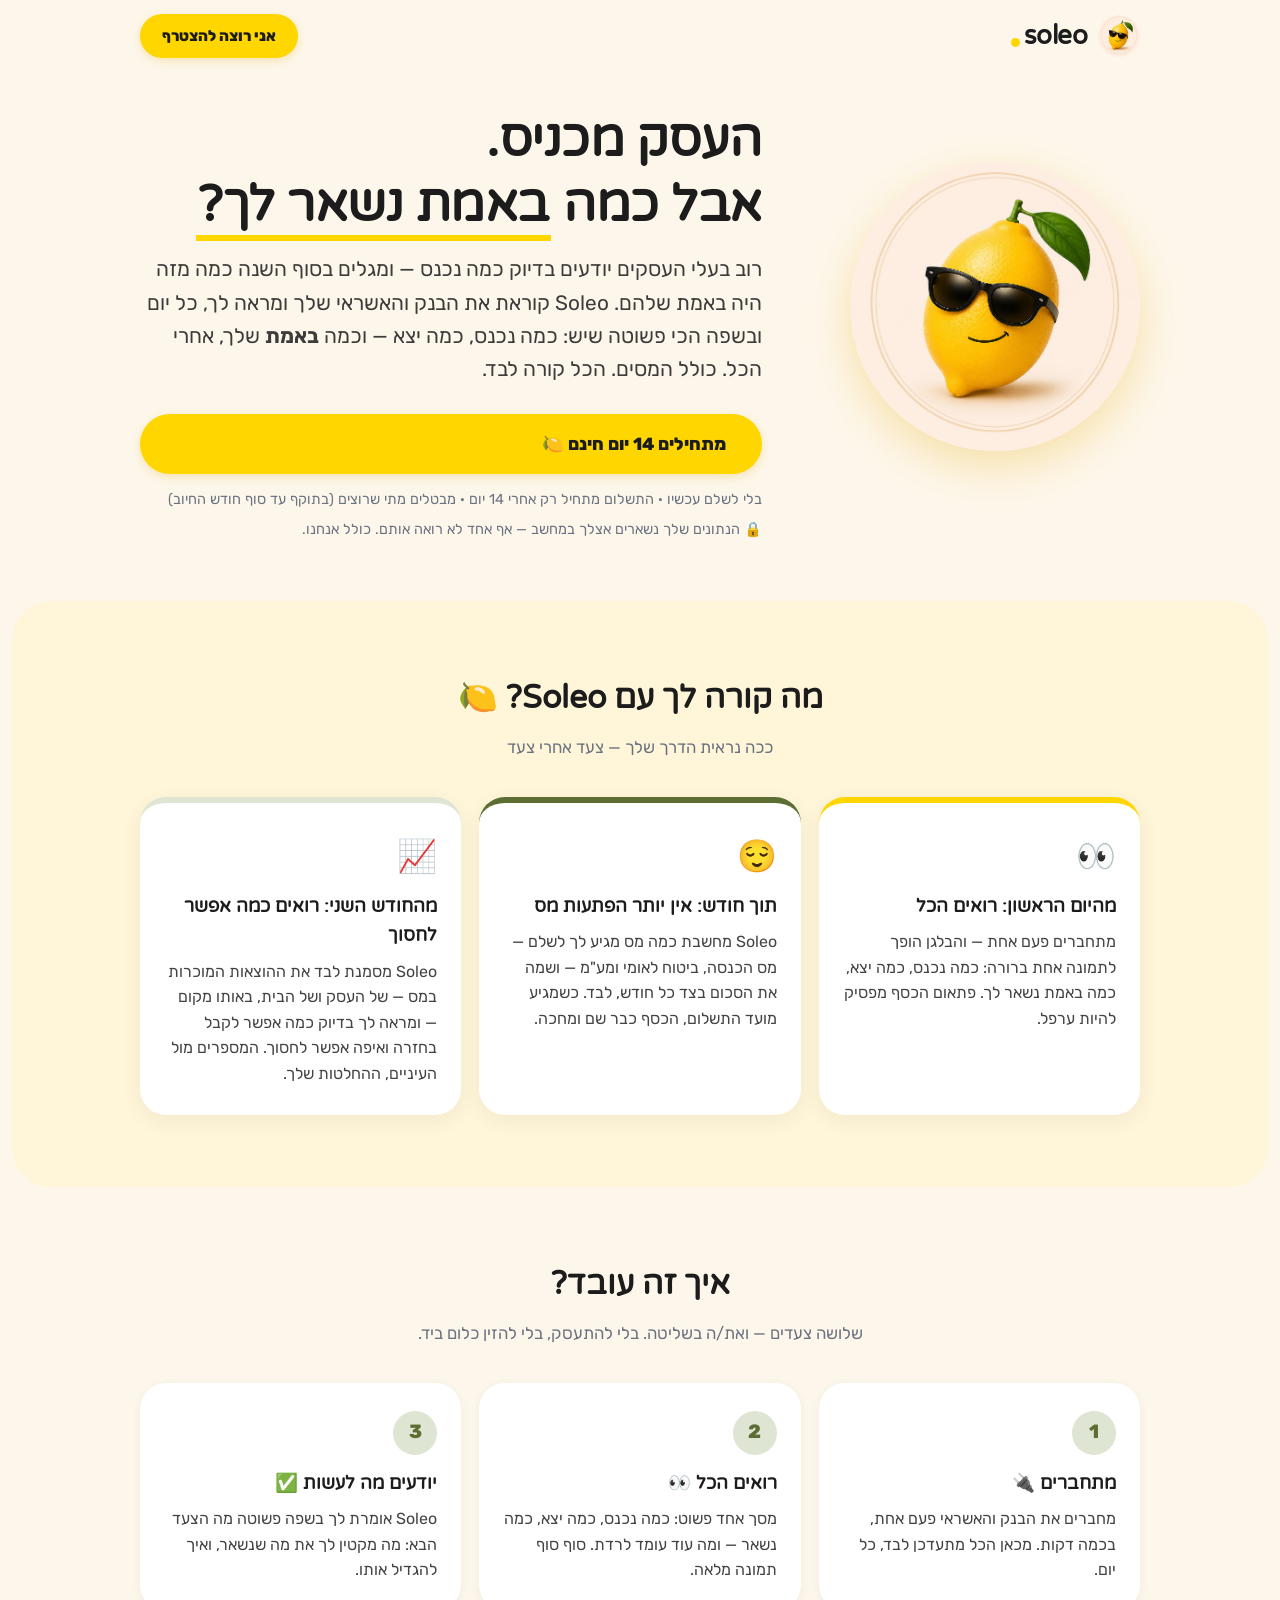
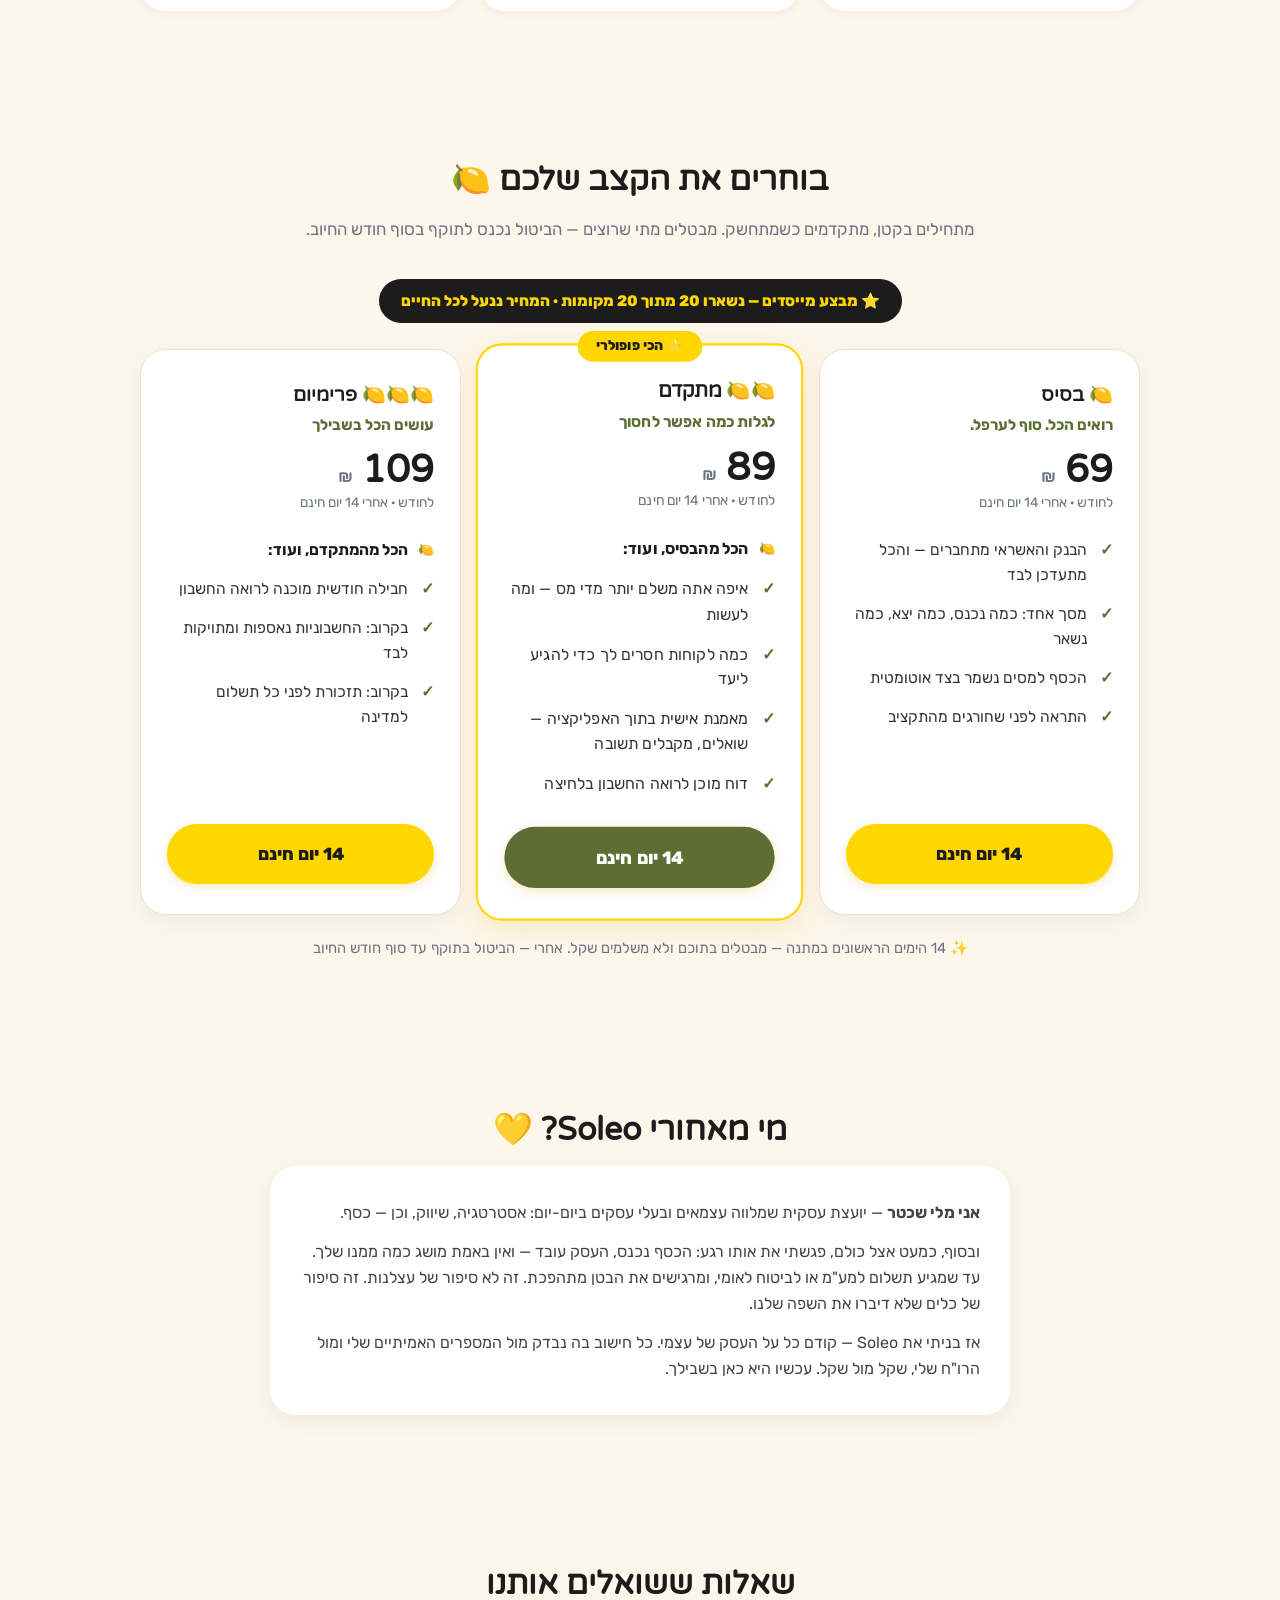
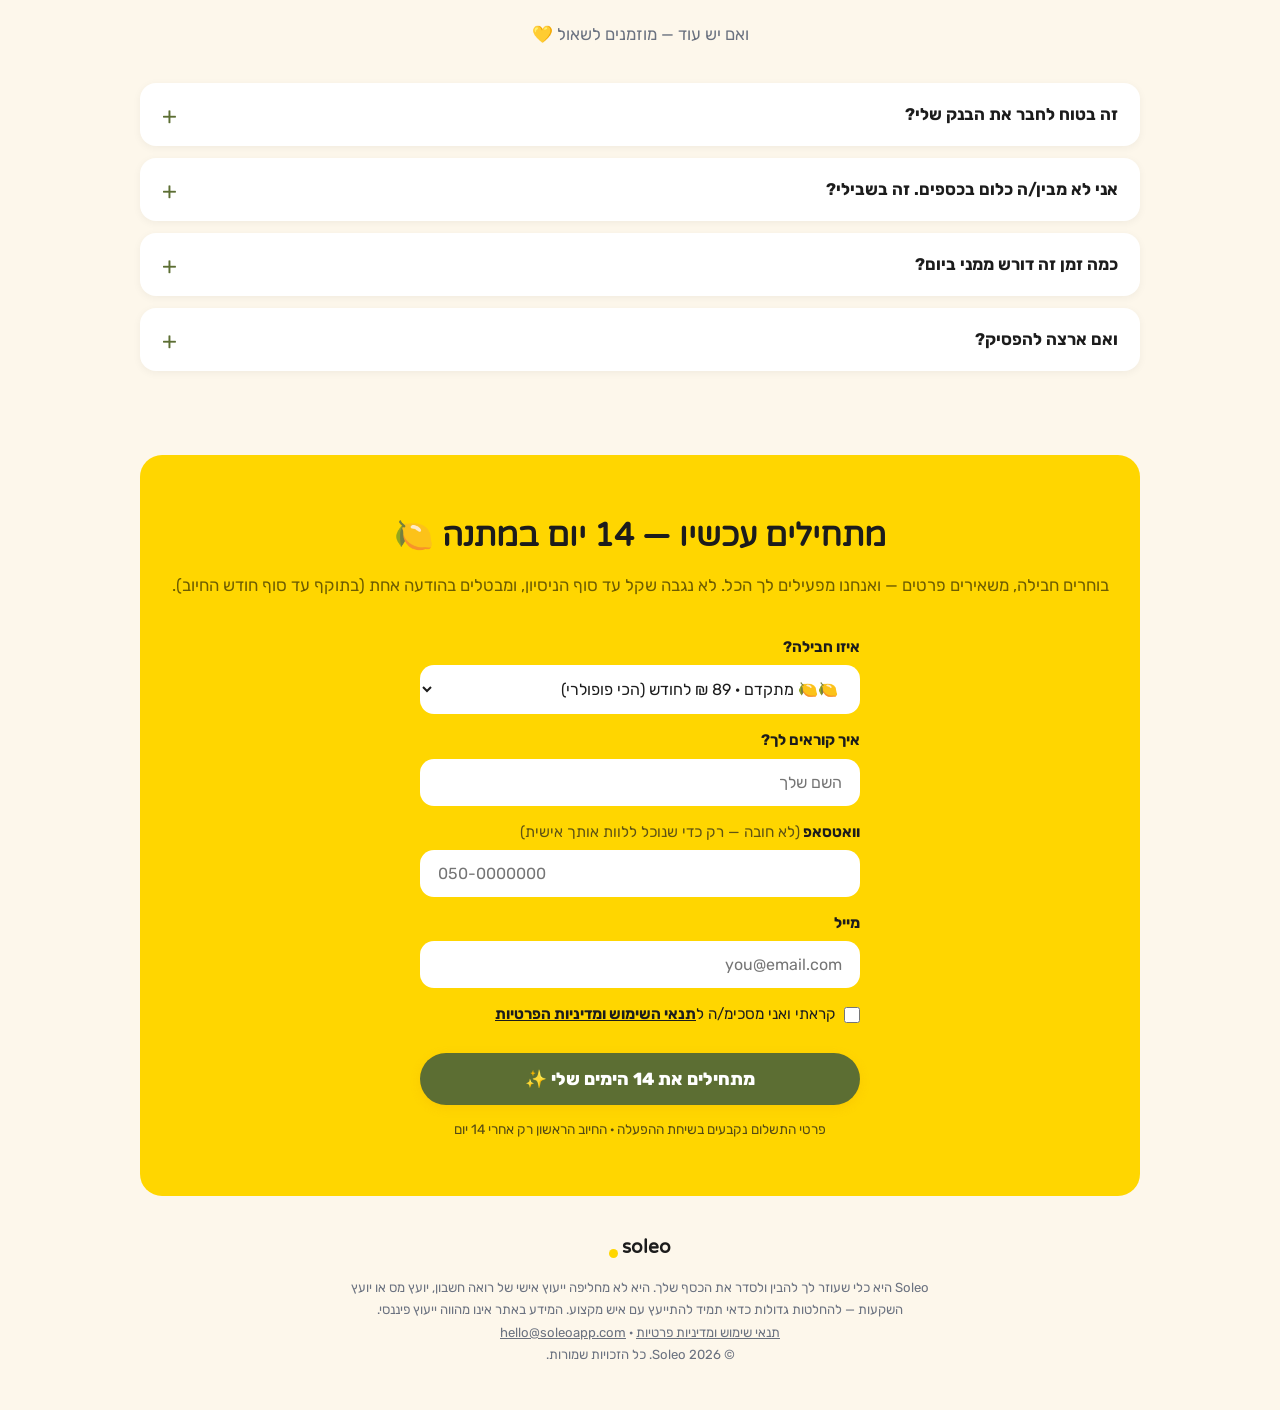
==== commit 309f1a10: "Add files via upload" ====
--- a/index.html
+++ b/index.html
@@ -3,8 +3,8 @@
 <head>
 <meta charset="UTF-8">
 <meta name="viewport" content="width=device-width, initial-scale=1.0">
-<title>Soleo · Finance made simple.</title>
-<meta name="description" content="Soleo — האפליקציה שמראה לך כמה כסף באמת נשאר לך, ומה לעשות כדי שיישאר יותר. בשפה הכי פשוטה שיש.">
+<title>Soleo · כמה באמת נשאר לך?</title>
+<meta name="description" content="העסק מכניס — אבל כמה באמת נשאר לך? Soleo מראה לבעלי עסקים קטנים בישראל את הרווח האמיתי: כמה נכנס, כמה יצא, וכמה שלך. בשפה הכי פשוטה שיש.">
 <link rel="icon" href="data:image/svg+xml,%3Csvg%20xmlns='http://www.w3.org/2000/svg'%20viewBox='0%200%2064%2064'%3E%3Crect%20width='64'%20height='64'%20rx='16'%20fill='%23FFD600'/%3E%3Cg%20transform='rotate(-14%2032%2036)'%3E%3Cpath%20d='M32%2013%20C22%2013%2015%2023%2015%2036%20C15%2049%2022%2057%2032%2057%20C42%2057%2049%2049%2049%2036%20C49%2023%2042%2013%2032%2013%20Z'%20fill='%23FFF9E8'/%3E%3Cpath%20d='M36%2010%20C42%203%2052%205%2055%209%20C51%2016%2041%2016%2036%2010Z'%20fill='%233F9435'/%3E%3Crect%20x='17'%20y='29'%20width='13'%20height='9'%20rx='4.5'%20fill='%231C1C1C'/%3E%3Crect%20x='34'%20y='29'%20width='13'%20height='9'%20rx='4.5'%20fill='%231C1C1C'/%3E%3Crect%20x='29'%20y='31.5'%20width='6'%20height='2.5'%20fill='%231C1C1C'/%3E%3Cpath%20d='M26%2046%20q6%205%2012%200'%20stroke='%231C1C1C'%20stroke-width='2.4'%20fill='none'%20stroke-linecap='round'/%3E%3C/g%3E%3C/svg%3E">
 <link rel="preconnect" href="https://fonts.googleapis.com">
 <link rel="preconnect" href="https://fonts.gstatic.com" crossorigin>
@@ -260,10 +260,11 @@
     <div class="lemon">
       <img src="mascot.jpeg" alt="הלימון של Soleo" style="width:min(290px,70vw);border-radius:50%;box-shadow:0 16px 44px rgba(232,168,0,.28)">
     </div>
-    <h1>פשוט לנהל. <span class="hl">קל להרוויח.</span><br>חופש לחיות.</h1>
-    <p>Soleo מתחברת לבנק ולאשראי שלך, ומראה לך בשפה הכי פשוטה שיש: כמה נכנס, כמה יצא — וכמה <strong>באמת</strong> נשאר לך. בלי מונחים מסובכים, בלי אקסלים. הכל קורה לבד.</p>
+    <h1>העסק מכניס.<br>אבל כמה <span class="hl">באמת נשאר לך?</span></h1>
+    <p>רוב בעלי העסקים יודעים בדיוק כמה נכנס — ומגלים בסוף השנה כמה מזה היה באמת שלהם. Soleo קוראת את הבנק והאשראי שלך ומראה לך, כל יום ובשפה הכי פשוטה שיש: כמה נכנס, כמה יצא — וכמה <strong>באמת</strong> שלך, אחרי הכל. כולל המסים. הכל קורה לבד.</p>
     <a class="btn" href="#signup">מתחילים 14 יום חינם 🍋</a>
     <div class="tiny">בלי לשלם עכשיו · התשלום מתחיל רק אחרי 14 יום · מבטלים מתי שרוצים (בתוקף עד סוף חודש החיוב)</div>
+    <div class="tiny" style="margin-top:6px">🔒 הנתונים שלך נשארים אצלך במחשב — אף אחד לא רואה אותם. כולל אנחנו.</div>
   </section>
 </div>
 
@@ -330,7 +331,7 @@
       <div class="plan">
         <div class="pname">🍋 בסיס</div>
         <div class="ptag">רואים הכל. סוף לערפל.</div>
-        <div class="price">49 <small>₪</small></div>
+        <div class="price">69 <small>₪</small></div>
         <div class="per">לחודש · אחרי 14 יום חינם</div>
         <ul>
           <li>הבנק והאשראי מתחברים — והכל מתעדכן לבד</li>
@@ -345,7 +346,7 @@
         <div class="badge">⭐ הכי פופולרי</div>
         <div class="pname">🍋🍋 מתקדם</div>
         <div class="ptag">לגלות כמה אפשר לחסוך</div>
-        <div class="price">69 <small>₪</small></div>
+        <div class="price">89 <small>₪</small></div>
         <div class="per">לחודש · אחרי 14 יום חינם</div>
         <ul>
           <li class="plus">הכל מהבסיס, ועוד:</li>
@@ -360,7 +361,7 @@
       <div class="plan">
         <div class="pname">🍋🍋🍋 פרימיום</div>
         <div class="ptag">עושים הכל בשבילך</div>
-        <div class="price">99 <small>₪</small></div>
+        <div class="price">109 <small>₪</small></div>
         <div class="per">לחודש · אחרי 14 יום חינם</div>
         <ul>
           <li class="plus">הכל מהמתקדם, ועוד:</li>
@@ -376,6 +377,18 @@
   </div>
 </section>
 
+<!-- ===== מי מאחורי ===== -->
+<section class="about">
+  <div class="wrap" style="max-width:780px">
+    <h2>מי מאחורי Soleo? 💛</h2>
+    <div class="card" style="text-align:right;padding:34px 30px">
+      <p style="margin-bottom:14px"><strong>אני מלי שכטר</strong> — יועצת עסקית שמלווה עצמאים ובעלי עסקים ביום-יום: אסטרטגיה, שיווק, וכן — כסף.</p>
+      <p style="margin-bottom:14px">ובסוף, כמעט אצל כולם, פגשתי את אותו רגע: הכסף נכנס, העסק עובד — ואין באמת מושג כמה ממנו שלך. עד שמגיע תשלום למע"מ או לביטוח לאומי, ומרגישים את הבטן מתהפכת. זה לא סיפור של עצלנות. זה סיפור של כלים שלא דיברו את השפה שלנו.</p>
+      <p style="margin-bottom:0">אז בניתי את Soleo — קודם כל על העסק של עצמי. כל חישוב בה נבדק מול המספרים האמיתיים שלי ומול הרו"ח שלי, שקל מול שקל. עכשיו היא כאן בשבילך.</p>
+    </div>
+  </div>
+</section>
+
 <!-- ===== שאלות נפוצות ===== -->
 <section class="faq">
   <div class="wrap">
@@ -414,9 +427,9 @@
       <div>
         <label for="fPlan">איזו חבילה?</label>
         <select id="fPlan" name="plan" style="width:100%;padding:14px 18px;border-radius:14px;border:none;font-family:inherit;font-size:1rem;background:#fff;color:var(--ink)">
-          <option value="בסיס">🍋 בסיס · 49 ₪ לחודש</option>
-          <option value="מתקדם" selected>🍋🍋 מתקדם · 69 ₪ לחודש (הכי פופולרי)</option>
-          <option value="פרימיום">🍋🍋🍋 פרימיום · 99 ₪ לחודש</option>
+          <option value="בסיס">🍋 בסיס · 69 ₪ לחודש</option>
+          <option value="מתקדם" selected>🍋🍋 מתקדם · 89 ₪ לחודש (הכי פופולרי)</option>
+          <option value="פרימיום">🍋🍋🍋 פרימיום · 109 ₪ לחודש</option>
         </select>
       </div>
       <div>
@@ -424,8 +437,8 @@
         <input type="text" id="fName" name="name" placeholder="השם שלך" autocomplete="name" required>
       </div>
       <div>
-        <label for="fPhone">וואטסאפ</label>
-        <input type="tel" id="fPhone" name="phone" placeholder="050-0000000" autocomplete="tel" required>
+        <label for="fPhone">וואטסאפ <span style="font-weight:400;opacity:.7">(לא חובה — רק כדי שנוכל ללוות אותך אישית)</span></label>
+        <input type="tel" id="fPhone" name="phone" placeholder="050-0000000" autocomplete="tel">
       </div>
       <div>
         <label for="fEmail">מייל</label>
@@ -485,7 +498,7 @@
     // בדיקות פשוטות
     var err = '';
     if (!name) err = 'רק חסר לנו השם שלך 🙂';
-    else if (!/^[\d\-+ ()]{8,}$/.test(phone)) err = 'המספר וואטסאפ נראה קצת קצר — אפשר לבדוק אותו?';
+    else if (phone && !/^[\d\-+ ()]{8,}$/.test(phone)) err = 'המספר וואטסאפ נראה קצת קצר — אפשר לבדוק אותו?';
     else if (!/^[^\s@]+@[^\s@]+\.[^\s@]+$/.test(email)) err = 'המייל לא נראה תקין — אפשר להציץ שוב?';
     else if (!document.getElementById('fTerms').checked) err = 'רק צריך לאשר את תנאי השימוש ומדיניות הפרטיות 🙂';
 
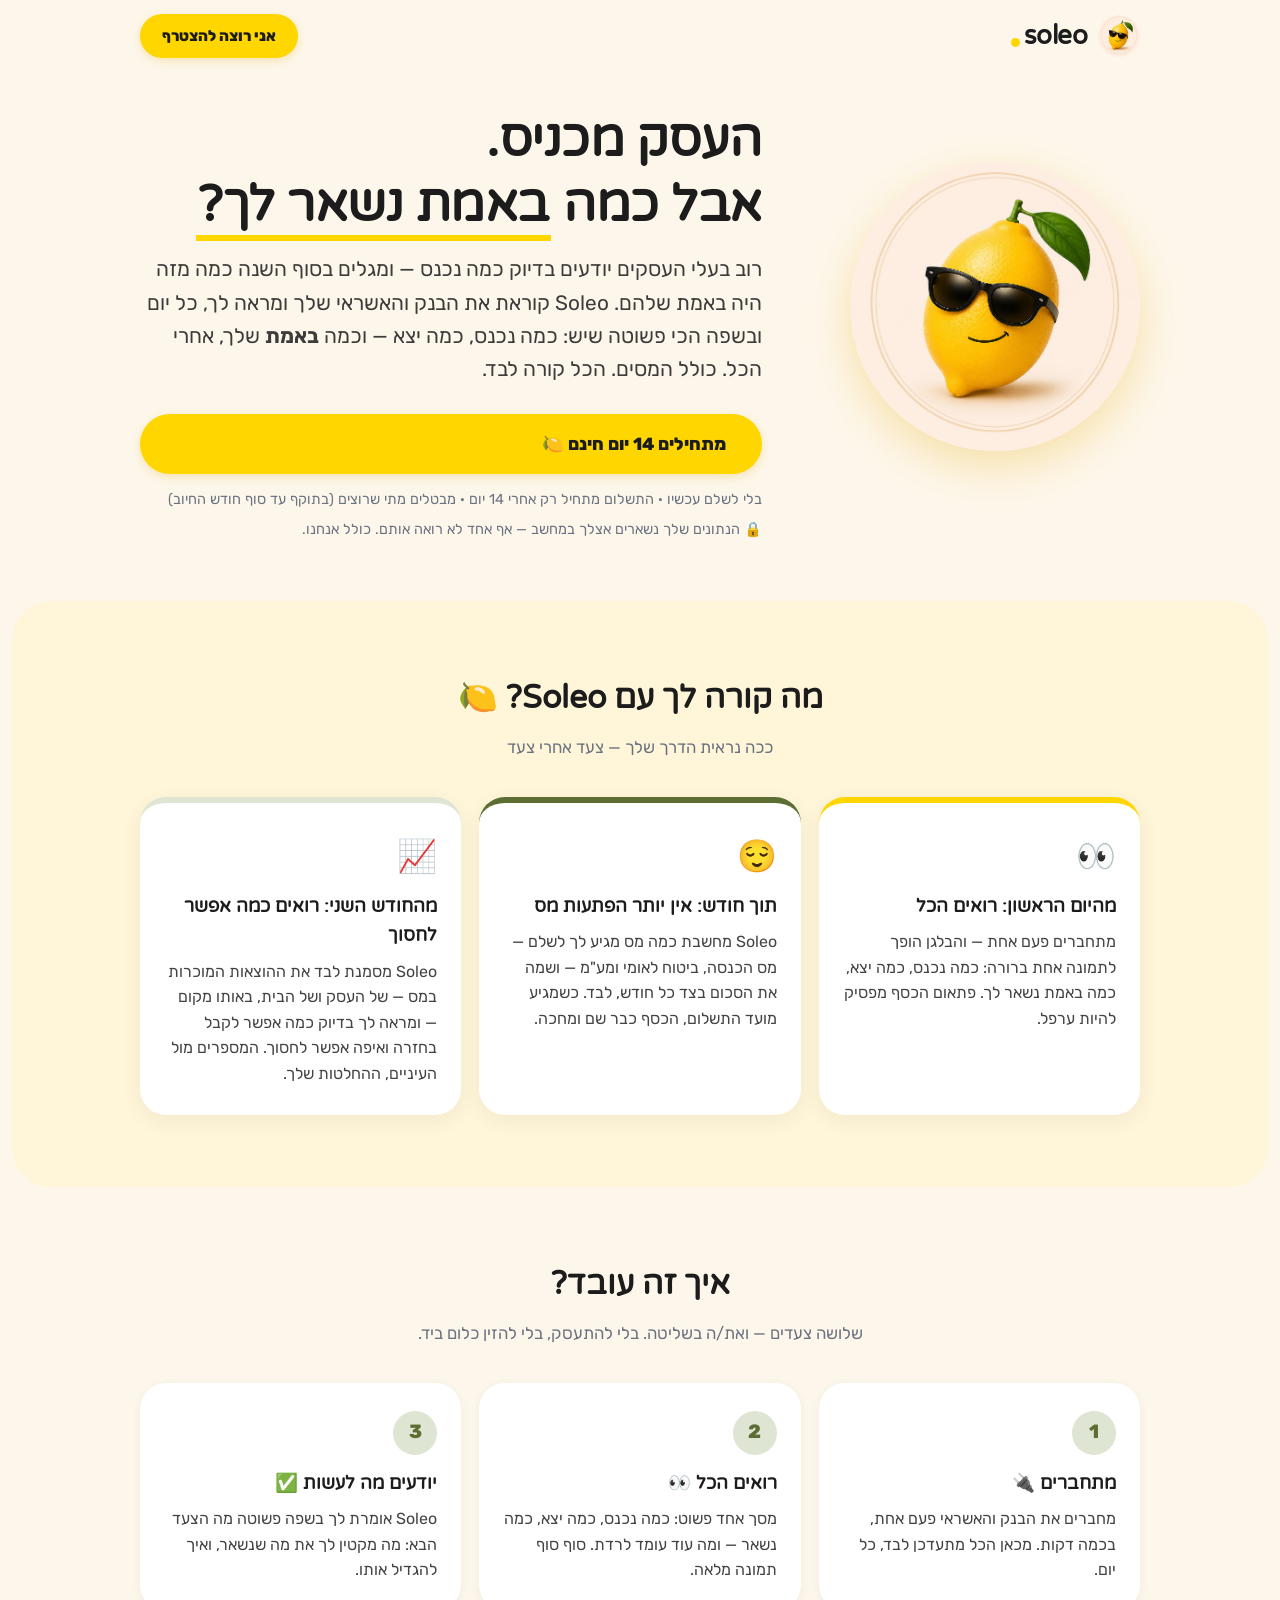
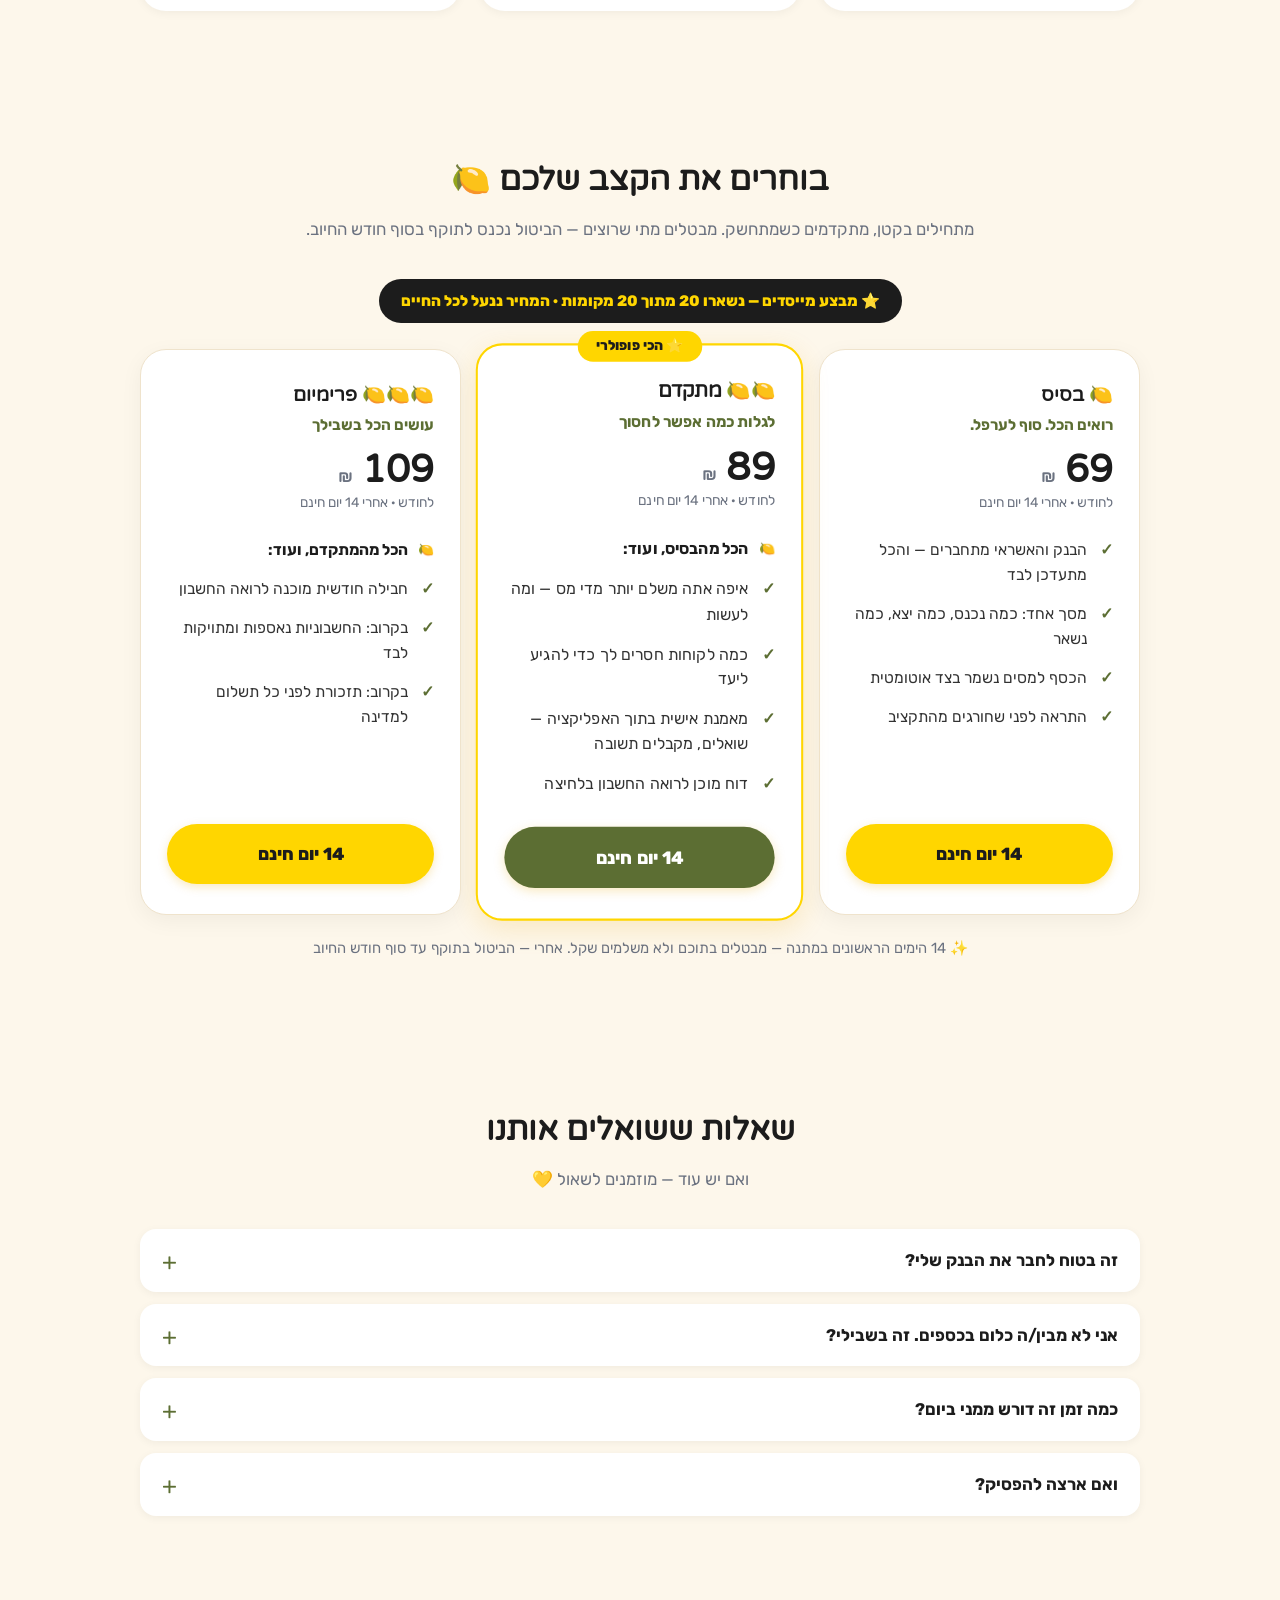
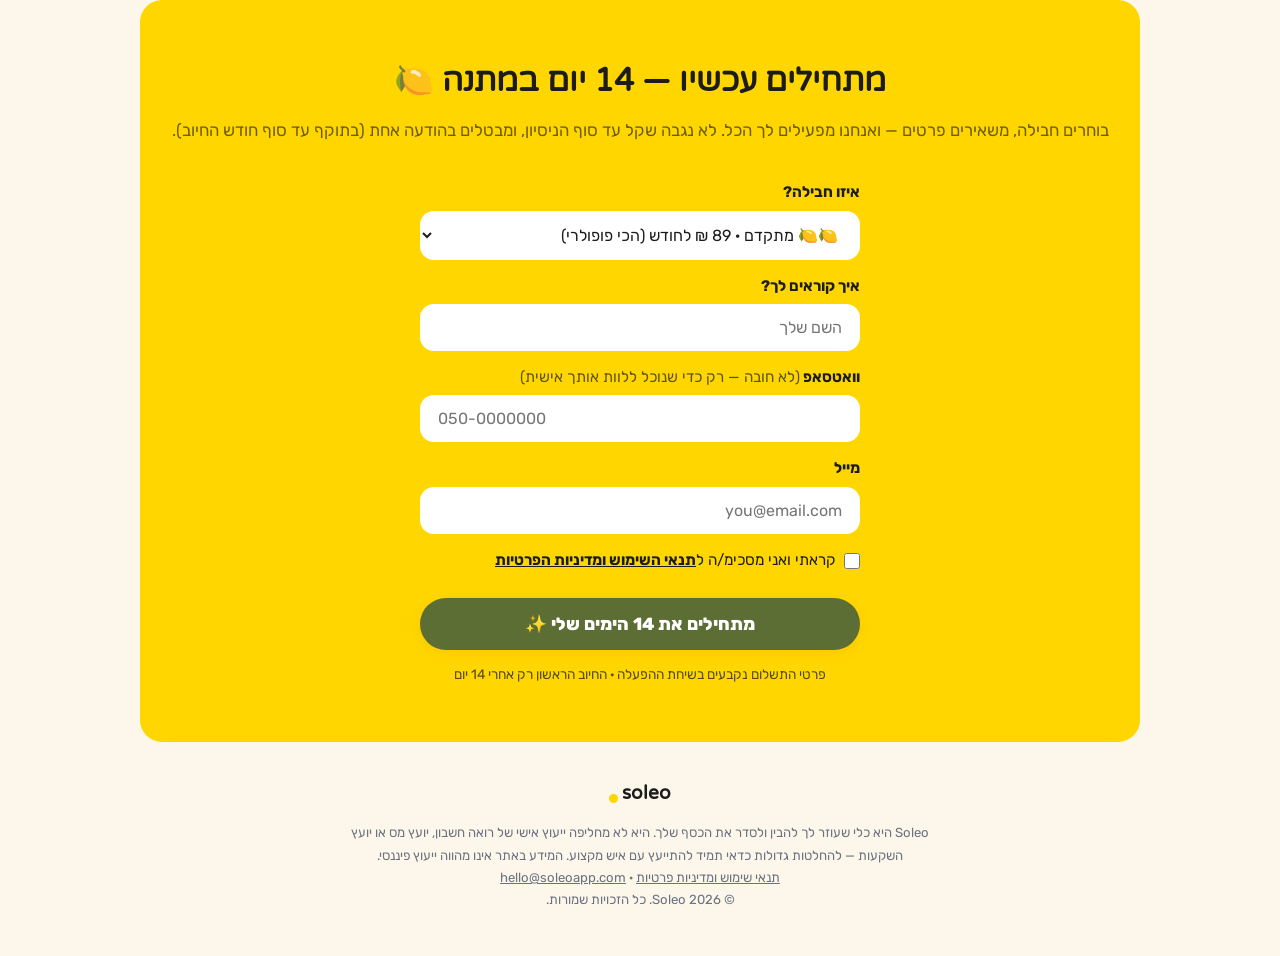
==== commit 0163f6cd: "Add files via upload" ====
--- a/index.html
+++ b/index.html
@@ -377,18 +377,6 @@
   </div>
 </section>
 
-<!-- ===== מי מאחורי ===== -->
-<section class="about">
-  <div class="wrap" style="max-width:780px">
-    <h2>מי מאחורי Soleo? 💛</h2>
-    <div class="card" style="text-align:right;padding:34px 30px">
-      <p style="margin-bottom:14px"><strong>אני מלי שכטר</strong> — יועצת עסקית שמלווה עצמאים ובעלי עסקים ביום-יום: אסטרטגיה, שיווק, וכן — כסף.</p>
-      <p style="margin-bottom:14px">ובסוף, כמעט אצל כולם, פגשתי את אותו רגע: הכסף נכנס, העסק עובד — ואין באמת מושג כמה ממנו שלך. עד שמגיע תשלום למע"מ או לביטוח לאומי, ומרגישים את הבטן מתהפכת. זה לא סיפור של עצלנות. זה סיפור של כלים שלא דיברו את השפה שלנו.</p>
-      <p style="margin-bottom:0">אז בניתי את Soleo — קודם כל על העסק של עצמי. כל חישוב בה נבדק מול המספרים האמיתיים שלי ומול הרו"ח שלי, שקל מול שקל. עכשיו היא כאן בשבילך.</p>
-    </div>
-  </div>
-</section>
-
 <!-- ===== שאלות נפוצות ===== -->
 <section class="faq">
   <div class="wrap">
@@ -480,7 +468,7 @@
 
 <script>
 // ==========================================================
-// טופס הצטרפות — כל הרשמה נשלחת למייל של מלי (FormSubmit, בלי שרת)
+// טופס הצטרפות — כל הרשמה נשלחת למייל הצוות (FormSubmit, בלי שרת)
 // + גיבוי מקומי ב-localStorage. חיוב אמיתי יחובר עם Grow.
 // ==========================================================
 (function () {
@@ -527,7 +515,7 @@
       // localStorage חסום (מצב פרטי וכו') — עדיין מציגים תודה
     }
 
-    // שליחת ההרשמה למייל של מלי — Web3Forms ראשי, FormSubmit גיבוי. אף לקוחה לא הולכת לאיבוד.
+    // שליחת ההרשמה למייל הצוות — Web3Forms ראשי, FormSubmit גיבוי. אף לקוחה לא הולכת לאיבוד.
     try {
       fetch('https://api.web3forms.com/submit', {
         method: 'POST',
@@ -545,7 +533,7 @@
       }).then(function (r) { if (!r.ok) throw new Error('w3f'); })
       .catch(function () {
         // גיבוי: FormSubmit
-        fetch('https://formsubmit.co/ajax/msmallyschecter@gmail.com', {
+        fetch('https://formsubmit.co/ajax/6bde85239470d83755b1ab63f394b2fa', {
           method: 'POST',
           headers: { 'Content-Type': 'application/json', 'Accept': 'application/json' },
           body: JSON.stringify({
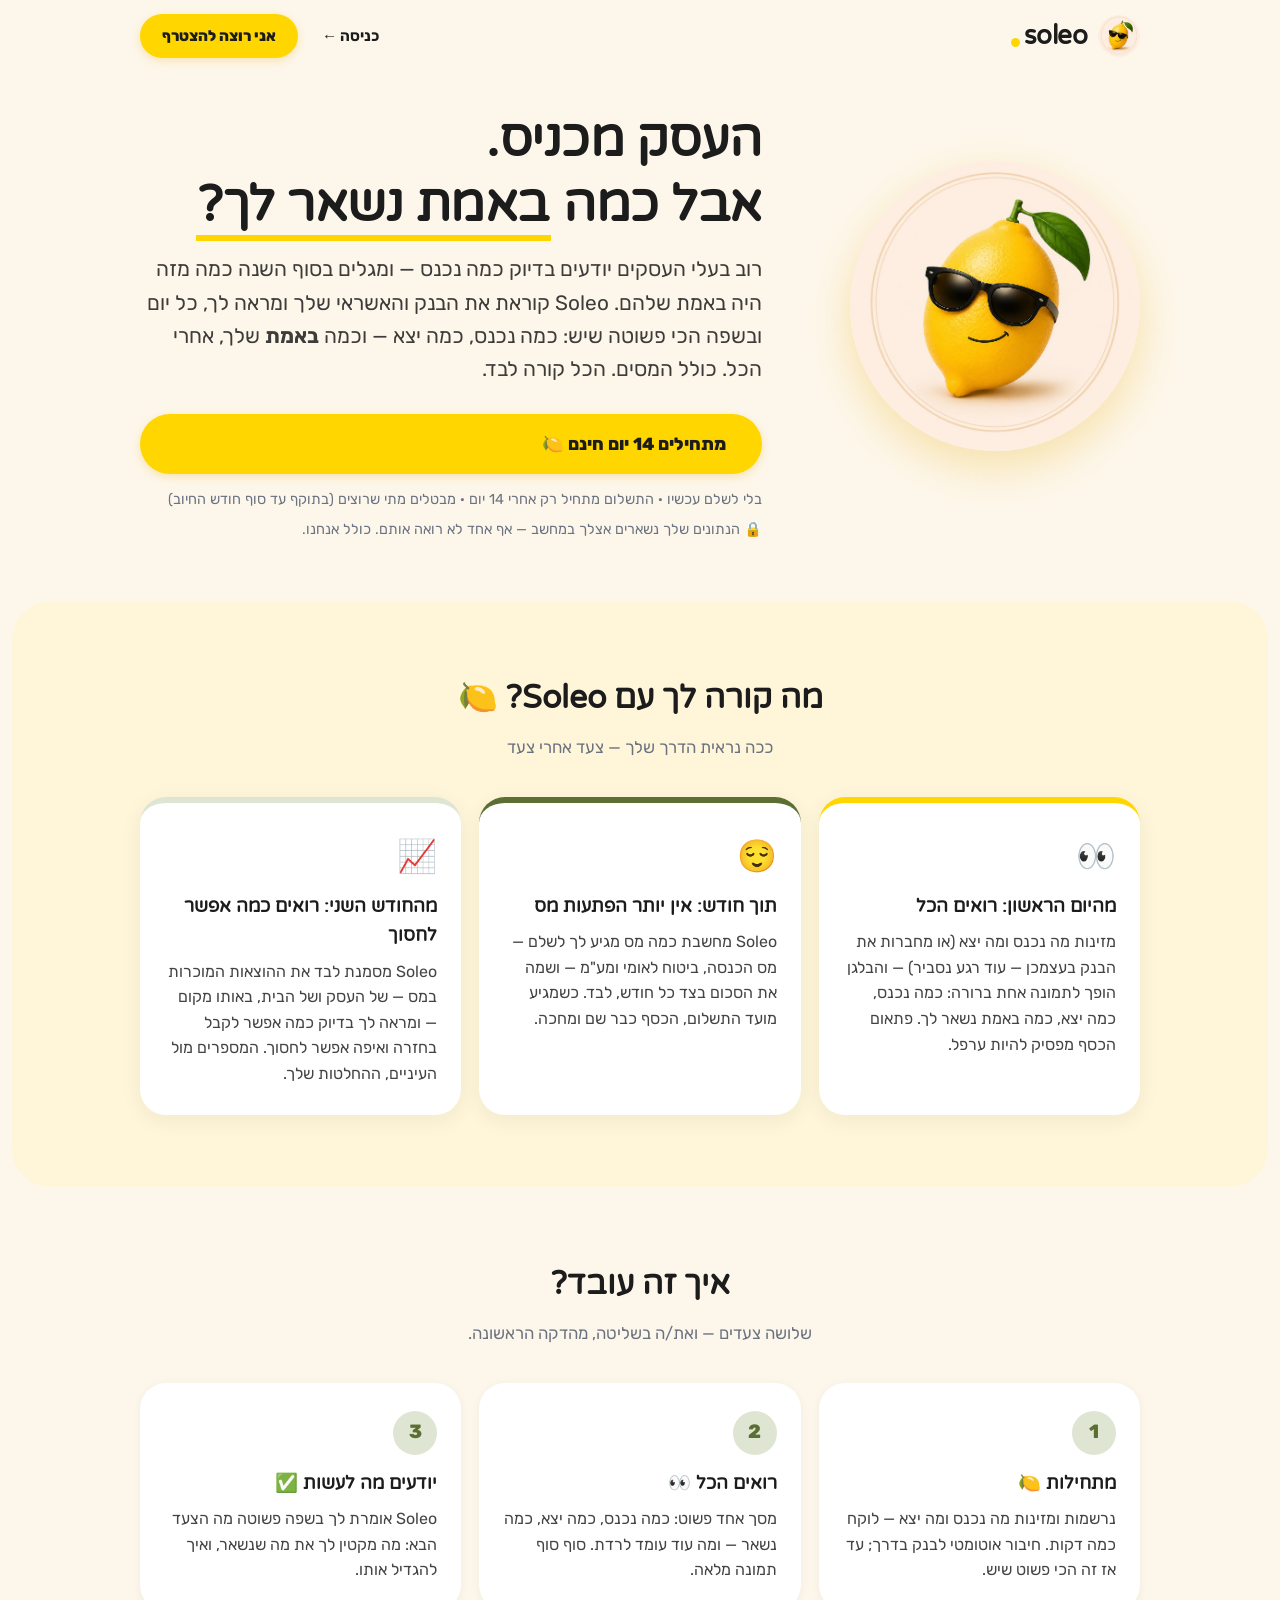
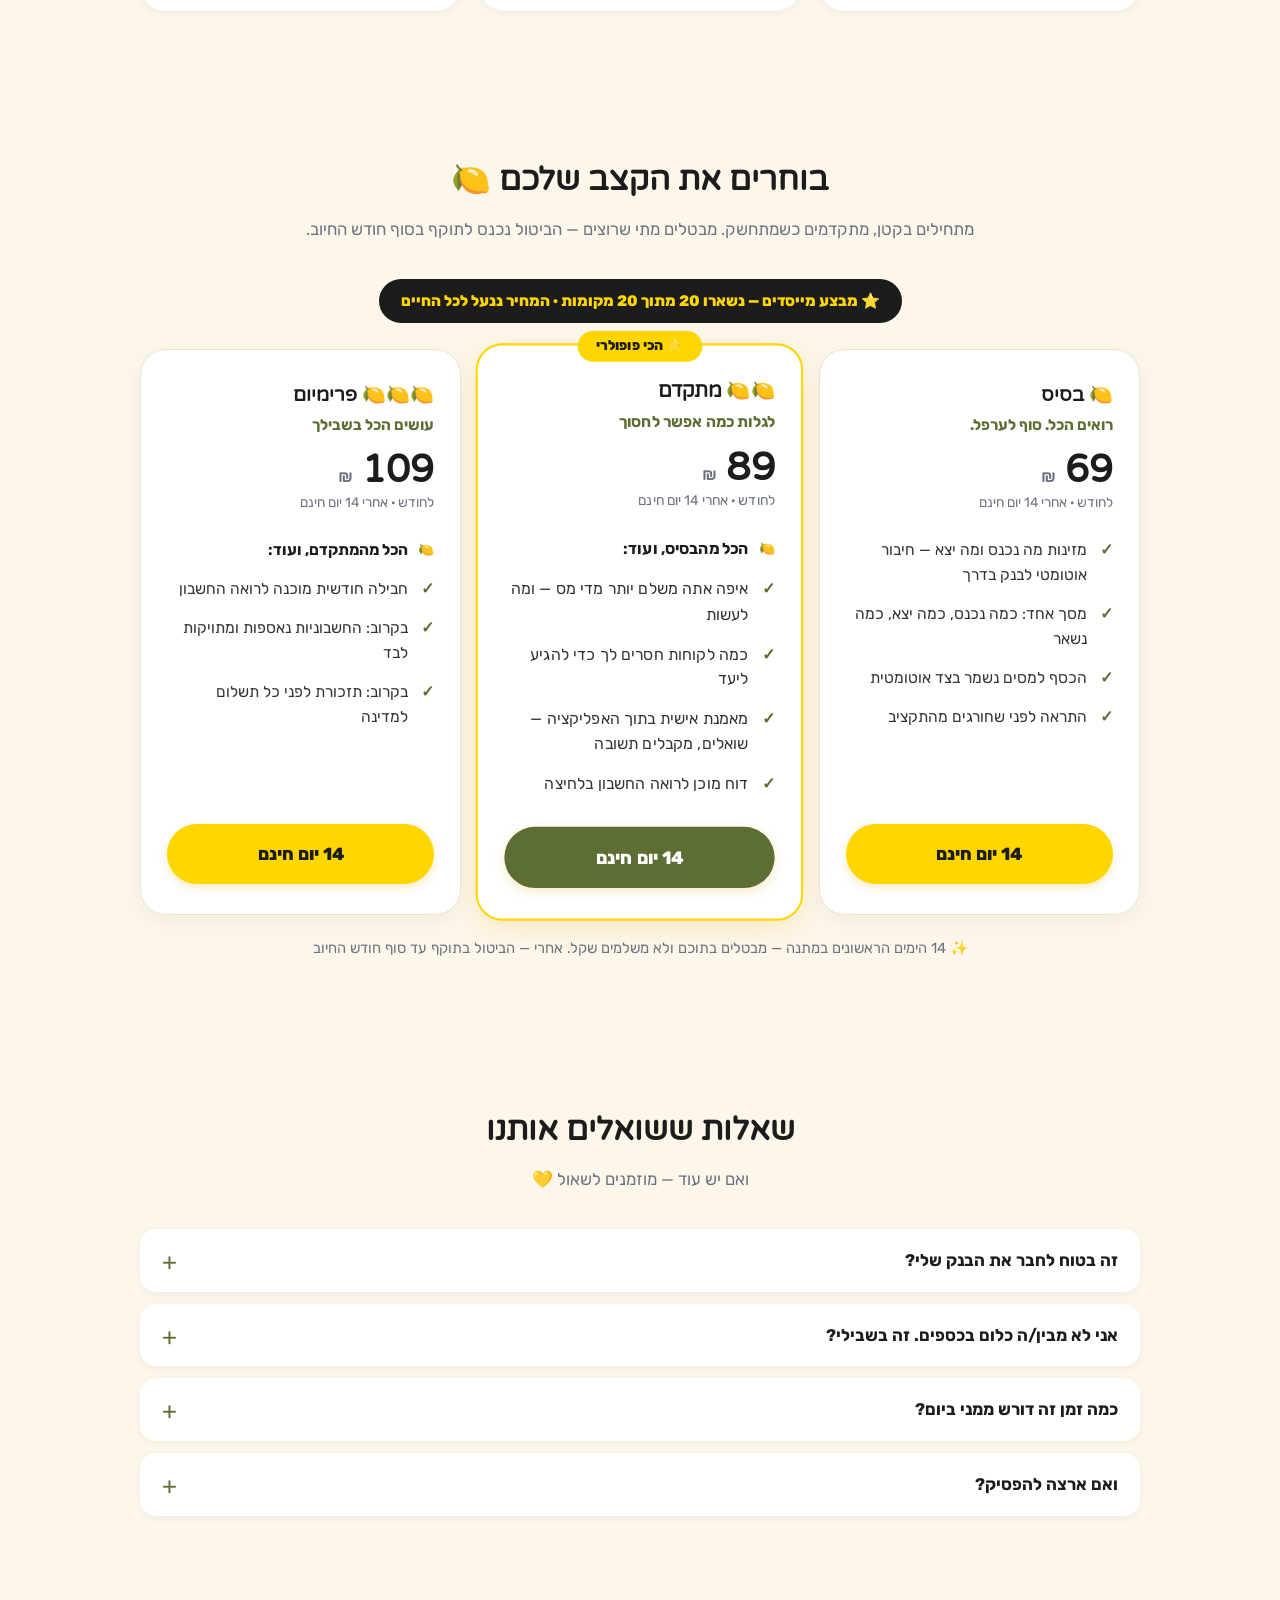
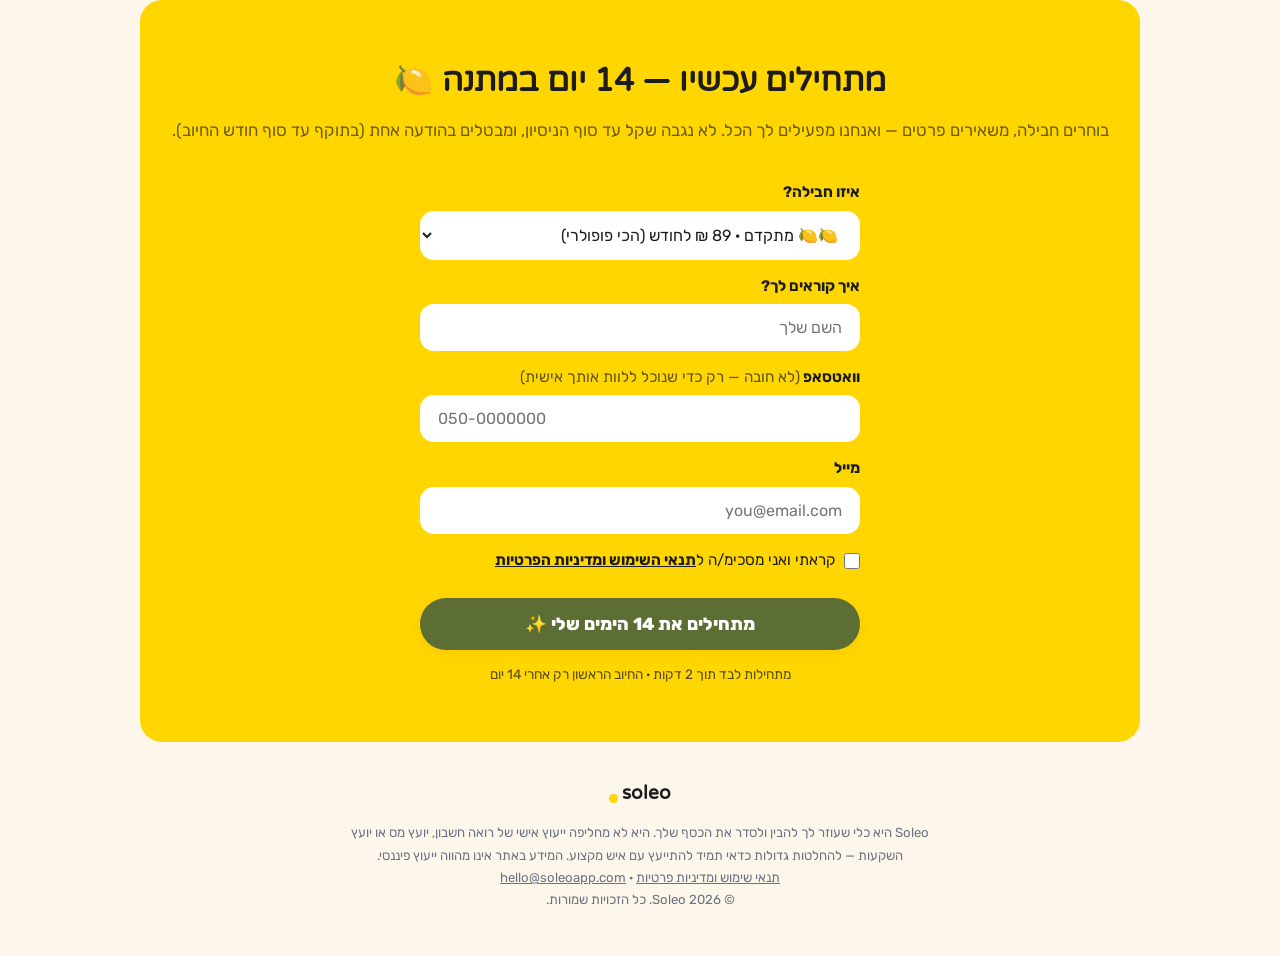
==== commit de0b8673: "Add files via upload" ====
--- a/index.html
+++ b/index.html
@@ -252,7 +252,10 @@
       <img src="mascot.jpeg" alt="" style="width:42px;height:42px;border-radius:50%;object-fit:cover">
       <span class="wordmark">soleo<span class="dot"></span></span>
     </div>
+    <div style="display:flex;align-items:center;gap:10px">
+    <a href="https://soleoapp.com/app/" style="color:var(--ink);text-decoration:none;font-weight:700;font-size:.95rem;padding:10px 14px">כניסה ←</a>
     <a class="btn" href="#signup">אני רוצה להצטרף</a>
+  </div>
   </header>
 
   <!-- ===== הירו ===== -->
@@ -277,7 +280,7 @@
       <div class="card">
         <span class="emoji">👀</span>
         <h3>מהיום הראשון: רואים הכל</h3>
-        <p>מתחברים פעם אחת — והבלגן הופך לתמונה אחת ברורה: כמה נכנס, כמה יצא, כמה באמת נשאר לך. פתאום הכסף מפסיק להיות ערפל.</p>
+        <p>מזינות מה נכנס ומה יצא (או מחברות את הבנק בעצמכן — עוד רגע נסביר) — והבלגן הופך לתמונה אחת ברורה: כמה נכנס, כמה יצא, כמה באמת נשאר לך. פתאום הכסף מפסיק להיות ערפל.</p>
       </div>
       <div class="card">
         <span class="emoji">😌</span>
@@ -297,12 +300,12 @@
 <section>
   <div class="wrap">
     <h2>איך זה עובד?</h2>
-    <p class="sect-sub">שלושה צעדים — ואת/ה בשליטה. בלי להתעסק, בלי להזין כלום ביד.</p>
+    <p class="sect-sub">שלושה צעדים — ואת/ה בשליטה, מהדקה הראשונה.</p>
     <div class="cards steps">
       <div class="step">
         <div class="num">1</div>
-        <h3>מתחברים 🔌</h3>
-        <p>מחברים את הבנק והאשראי פעם אחת, בכמה דקות. מכאן הכל מתעדכן לבד, כל יום.</p>
+        <h3>מתחילות 🍋</h3>
+        <p>נרשמות ומזינות מה נכנס ומה יצא — לוקח כמה דקות. חיבור אוטומטי לבנק בדרך; עד אז זה הכי פשוט שיש.</p>
       </div>
       <div class="step">
         <div class="num">2</div>
@@ -334,7 +337,7 @@
         <div class="price">69 <small>₪</small></div>
         <div class="per">לחודש · אחרי 14 יום חינם</div>
         <ul>
-          <li>הבנק והאשראי מתחברים — והכל מתעדכן לבד</li>
+          <li>מזינות מה נכנס ומה יצא — חיבור אוטומטי לבנק בדרך</li>
           <li>מסך אחד: כמה נכנס, כמה יצא, כמה נשאר</li>
           <li>הכסף למסים נשמר בצד אוטומטית</li>
           <li>התראה לפני שחורגים מהתקציב</li>
@@ -438,7 +441,7 @@
       </div>
       <div id="formErr"></div>
       <button type="submit" class="btn">מתחילים את 14 הימים שלי ✨</button>
-      <div style="text-align:center;font-size:.85rem;opacity:.75">פרטי התשלום נקבעים בשיחת ההפעלה · החיוב הראשון רק אחרי 14 יום</div>
+      <div style="text-align:center;font-size:.85rem;opacity:.75">מתחילות לבד תוך 2 דקות · החיוב הראשון רק אחרי 14 יום</div>
     </form>
 
     <div id="thanks">
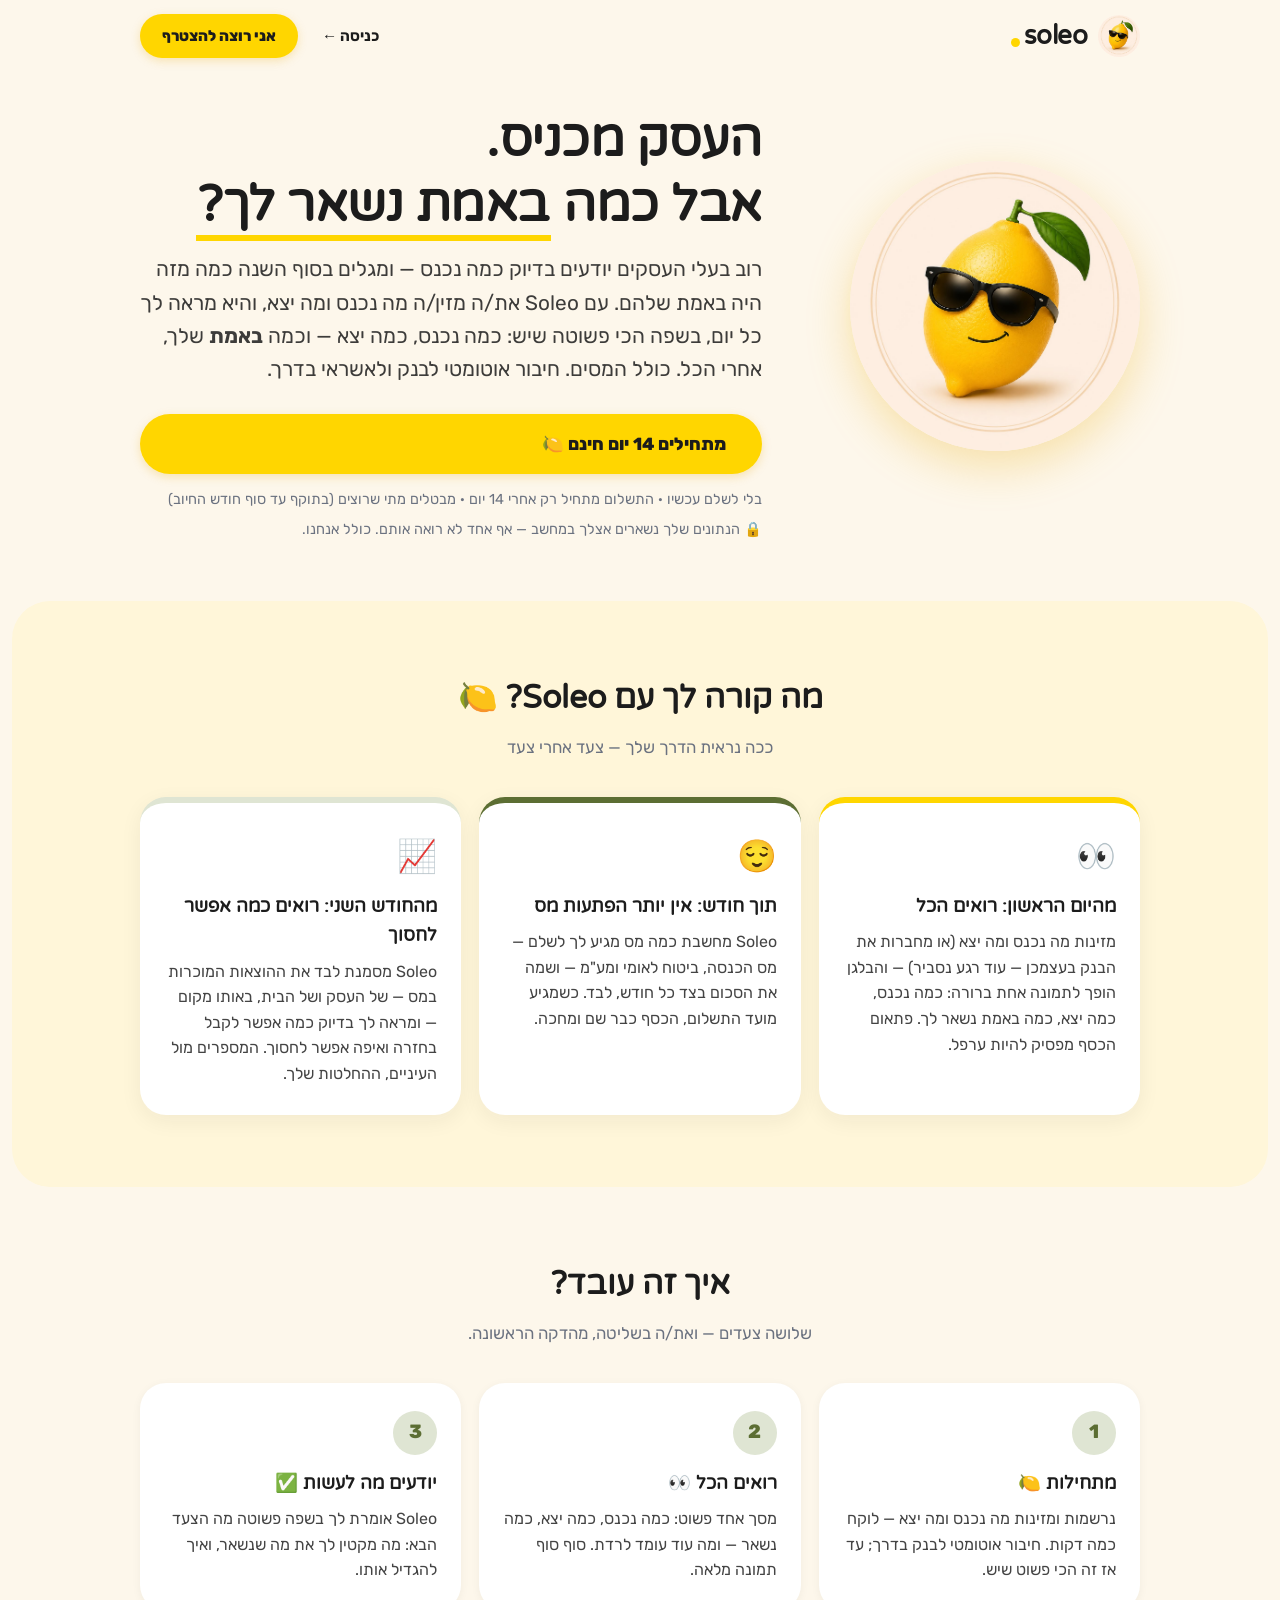
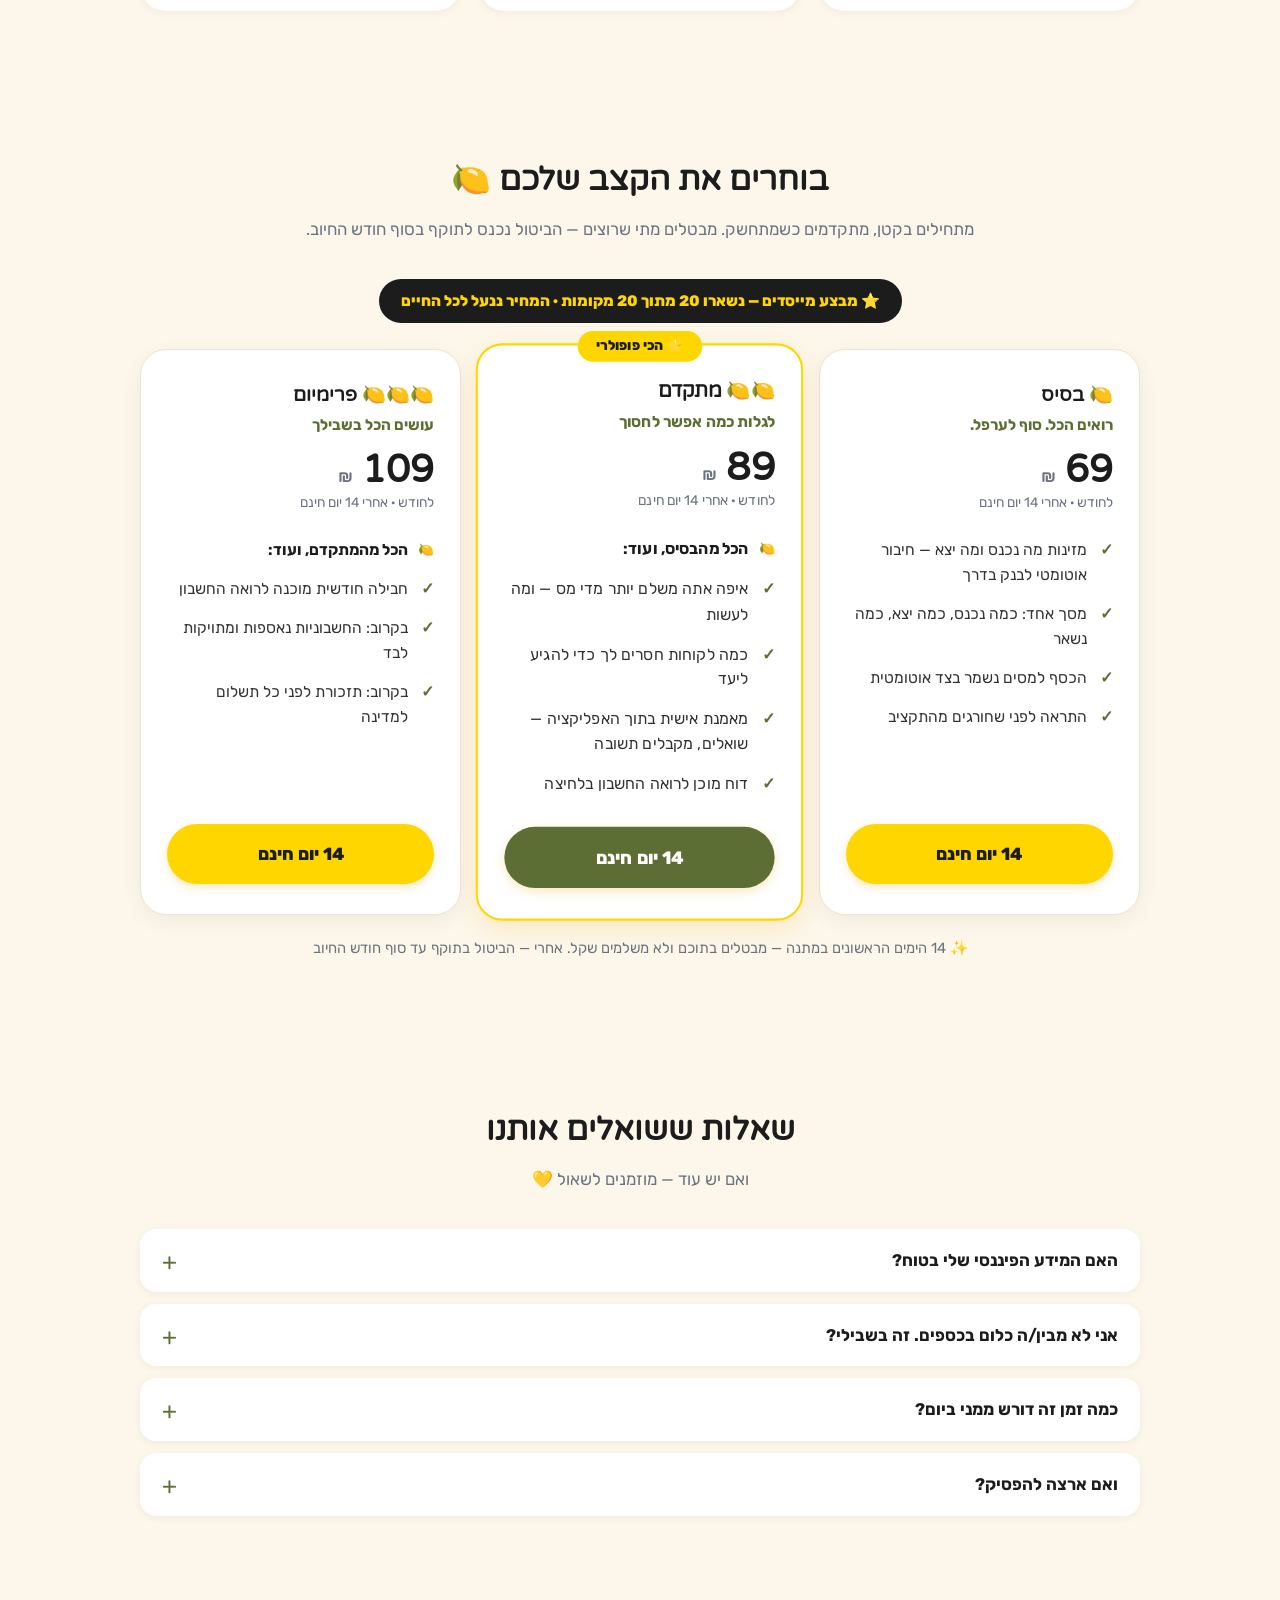
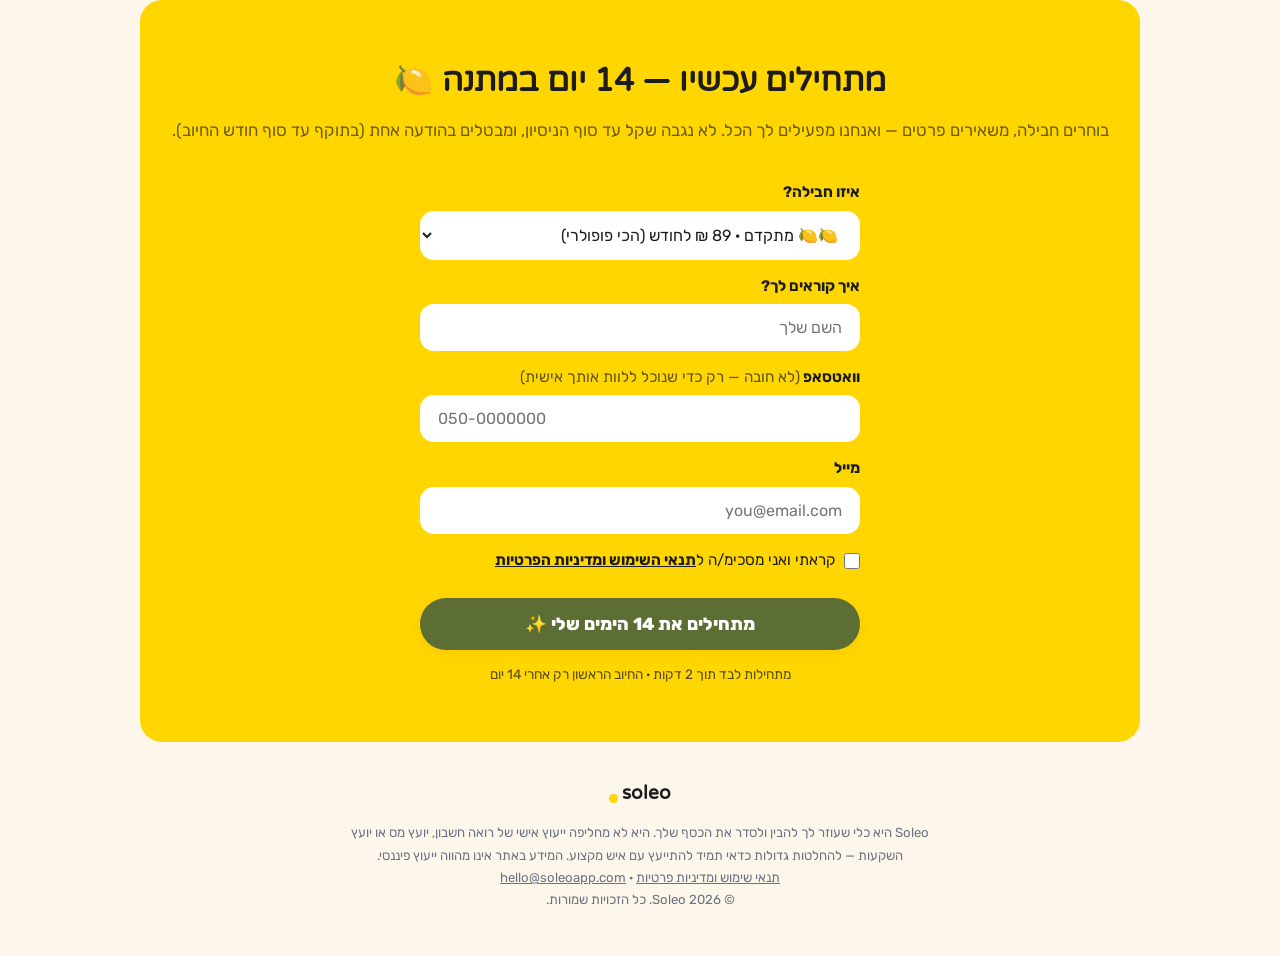
==== commit db9bf34c: "Add files via upload" ====
--- a/index.html
+++ b/index.html
@@ -264,7 +264,7 @@
       <img src="mascot.jpeg" alt="הלימון של Soleo" style="width:min(290px,70vw);border-radius:50%;box-shadow:0 16px 44px rgba(232,168,0,.28)">
     </div>
     <h1>העסק מכניס.<br>אבל כמה <span class="hl">באמת נשאר לך?</span></h1>
-    <p>רוב בעלי העסקים יודעים בדיוק כמה נכנס — ומגלים בסוף השנה כמה מזה היה באמת שלהם. Soleo קוראת את הבנק והאשראי שלך ומראה לך, כל יום ובשפה הכי פשוטה שיש: כמה נכנס, כמה יצא — וכמה <strong>באמת</strong> שלך, אחרי הכל. כולל המסים. הכל קורה לבד.</p>
+    <p>רוב בעלי העסקים יודעים בדיוק כמה נכנס — ומגלים בסוף השנה כמה מזה היה באמת שלהם. עם Soleo את/ה מזין/ה מה נכנס ומה יצא, והיא מראה לך כל יום, בשפה הכי פשוטה שיש: כמה נכנס, כמה יצא — וכמה <strong>באמת</strong> שלך, אחרי הכל. כולל המסים. חיבור אוטומטי לבנק ולאשראי בדרך.</p>
     <a class="btn" href="#signup">מתחילים 14 יום חינם 🍋</a>
     <div class="tiny">בלי לשלם עכשיו · התשלום מתחיל רק אחרי 14 יום · מבטלים מתי שרוצים (בתוקף עד סוף חודש החיוב)</div>
     <div class="tiny" style="margin-top:6px">🔒 הנתונים שלך נשארים אצלך במחשב — אף אחד לא רואה אותם. כולל אנחנו.</div>
@@ -387,8 +387,8 @@
     <p class="sect-sub">ואם יש עוד — מוזמנים לשאול 💛</p>
 
     <details>
-      <summary>זה בטוח לחבר את הבנק שלי?</summary>
-      <div class="ans">כן. Soleo רק קוראת נתונים — היא לא יכולה לבצע שום פעולה בחשבון שלך. פרטי הגישה נשמרים מוצפנים אצלך במחשב בלבד (לא אצלנו), והנתונים הפיננסיים שלך נשארים במכשיר שלך. הפירוט המלא — <a href="/terms.html" style="color:inherit;font-weight:700">במדיניות הפרטיות</a>.</div>
+      <summary>האם המידע הפיננסי שלי בטוח?</summary>
+      <div class="ans">כן. היום מזינים ידנית — שום דבר לא מחובר אוטומטית לבנק שלך. מה שכן מוזן נשמר מוצפן במכשיר שלך בלבד, לא אצלנו. חיבור אוטומטי לבנק ולאשראי בדרך, ויעבוד לפי אותו עיקרון: קריאת נתונים בלבד, בלי יכולת לבצע פעולות בחשבון שלך. הפירוט המלא — <a href="/terms.html" style="color:inherit;font-weight:700">במדיניות הפרטיות</a>.</div>
     </details>
 
     <details>
@@ -398,7 +398,7 @@
 
     <details>
       <summary>כמה זמן זה דורש ממני ביום?</summary>
-      <div class="ans">כמעט כלום. הכל מתעדכן לבד — הבנק, האשראי, החשבוניות. את/ה רק מציץ/ה כשבא לך, ורואה תמונה ברורה. דקה ביום זה יותר ממספיק.</div>
+      <div class="ans">כמה דקות בשבוע — מזינים מה נכנס ומה יצא, וזהו. אחר כך את/ה רק מציץ/ה כשבא לך, ורואה תמונה ברורה. חיבור אוטומטי לבנק בדרך — ואז זה יהיה עוד יותר קל.</div>
     </details>
 
     <details>
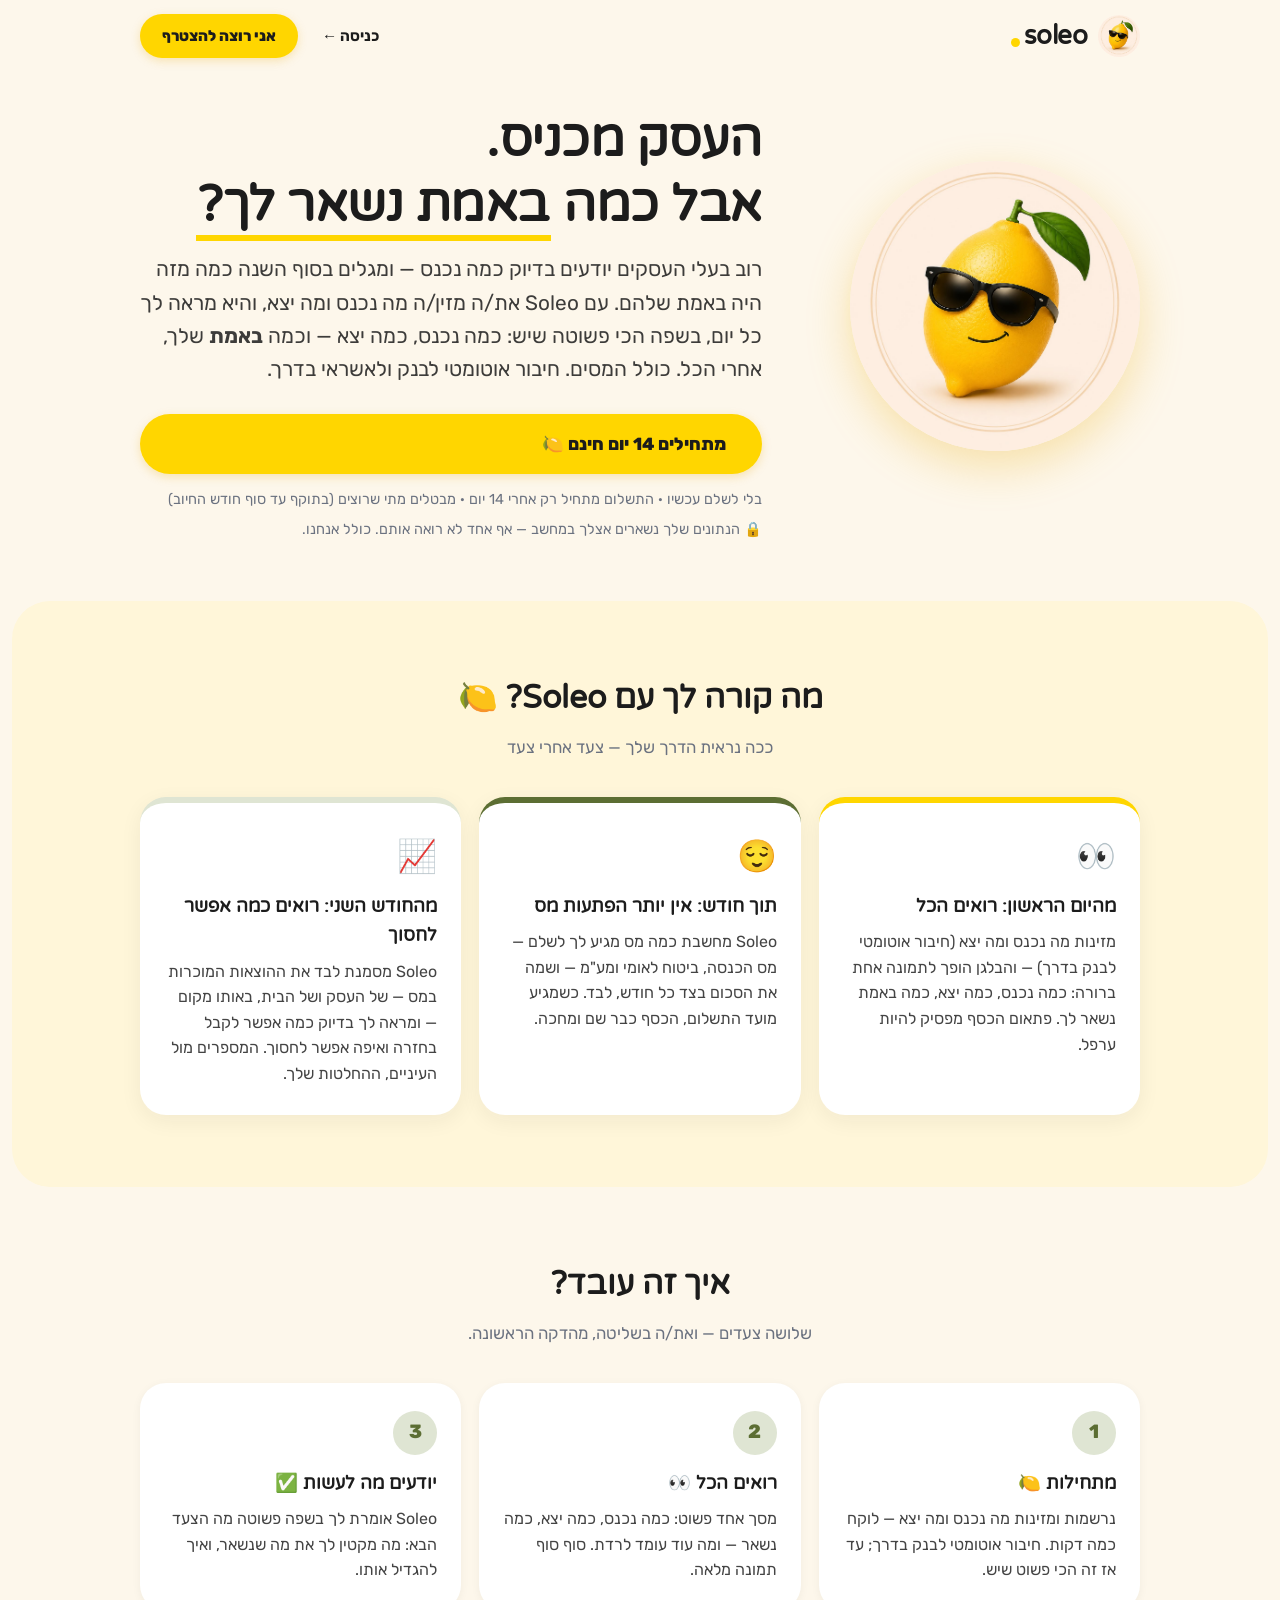
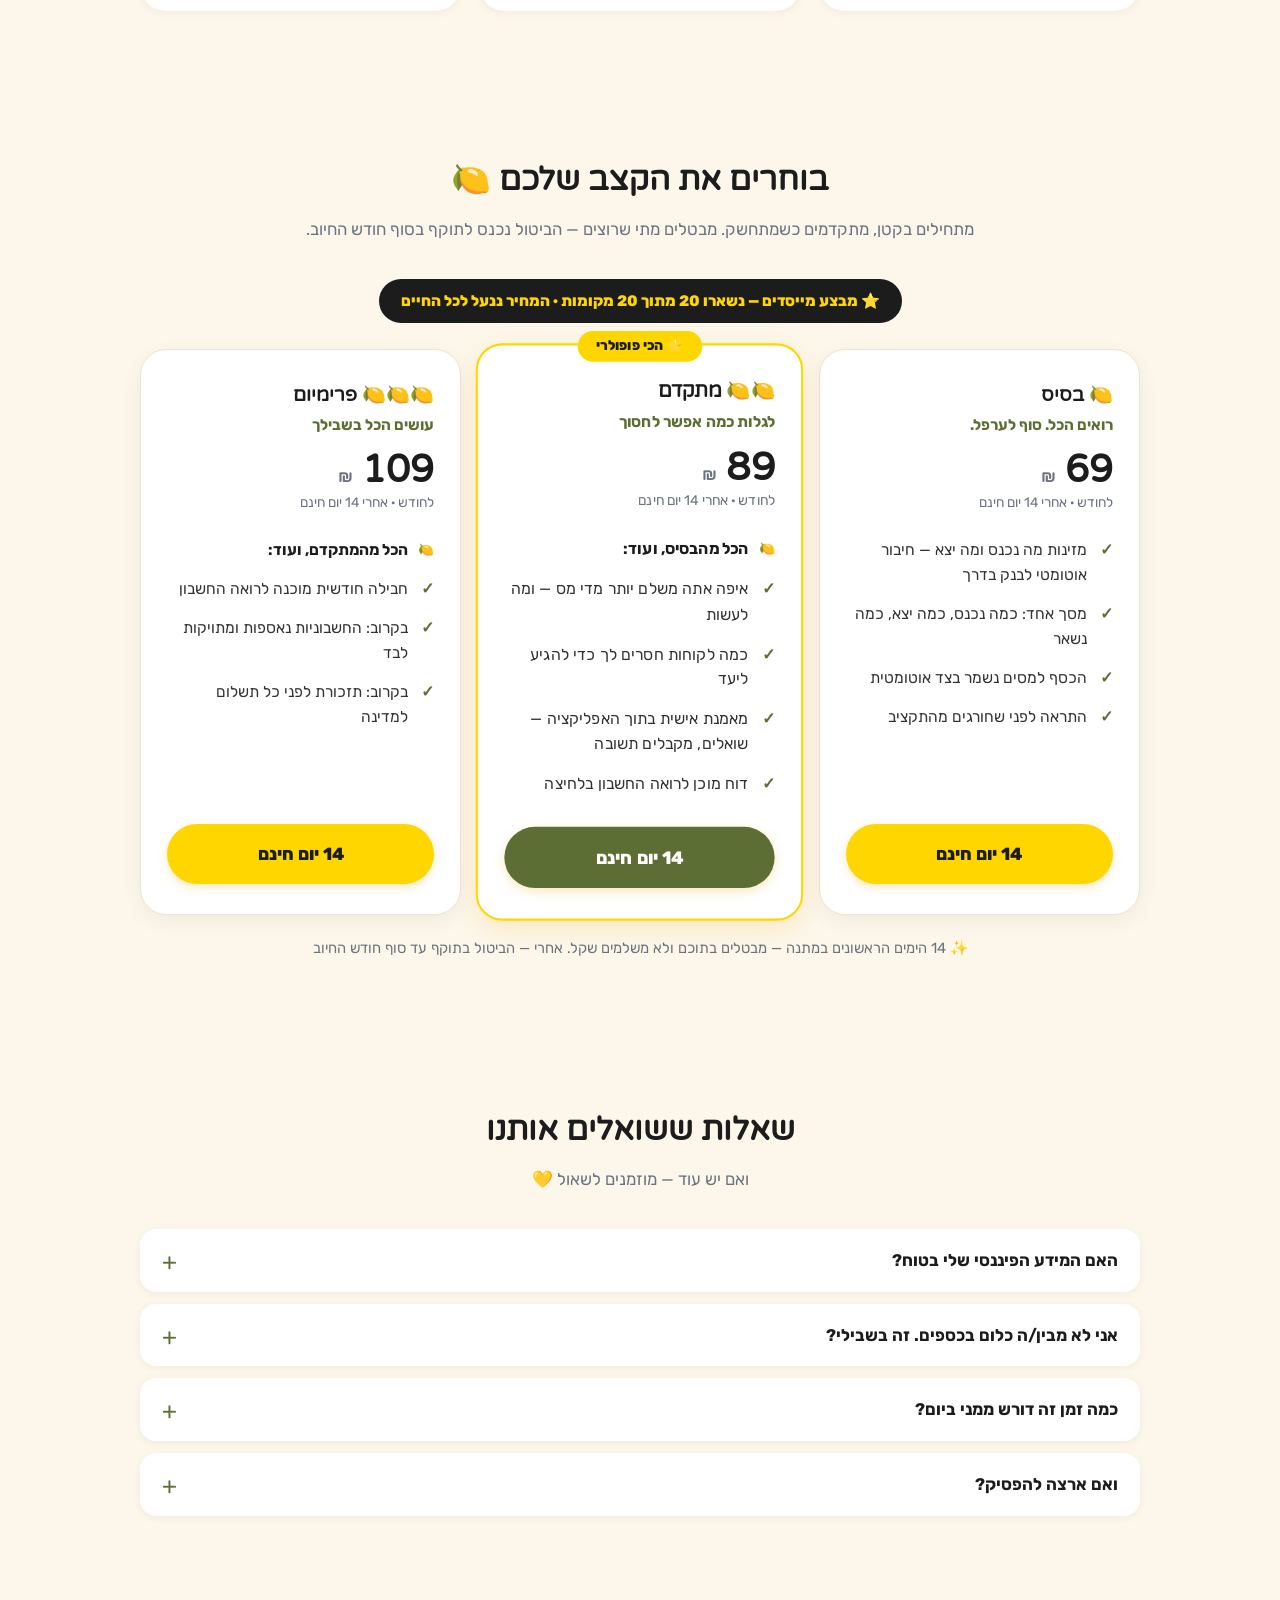
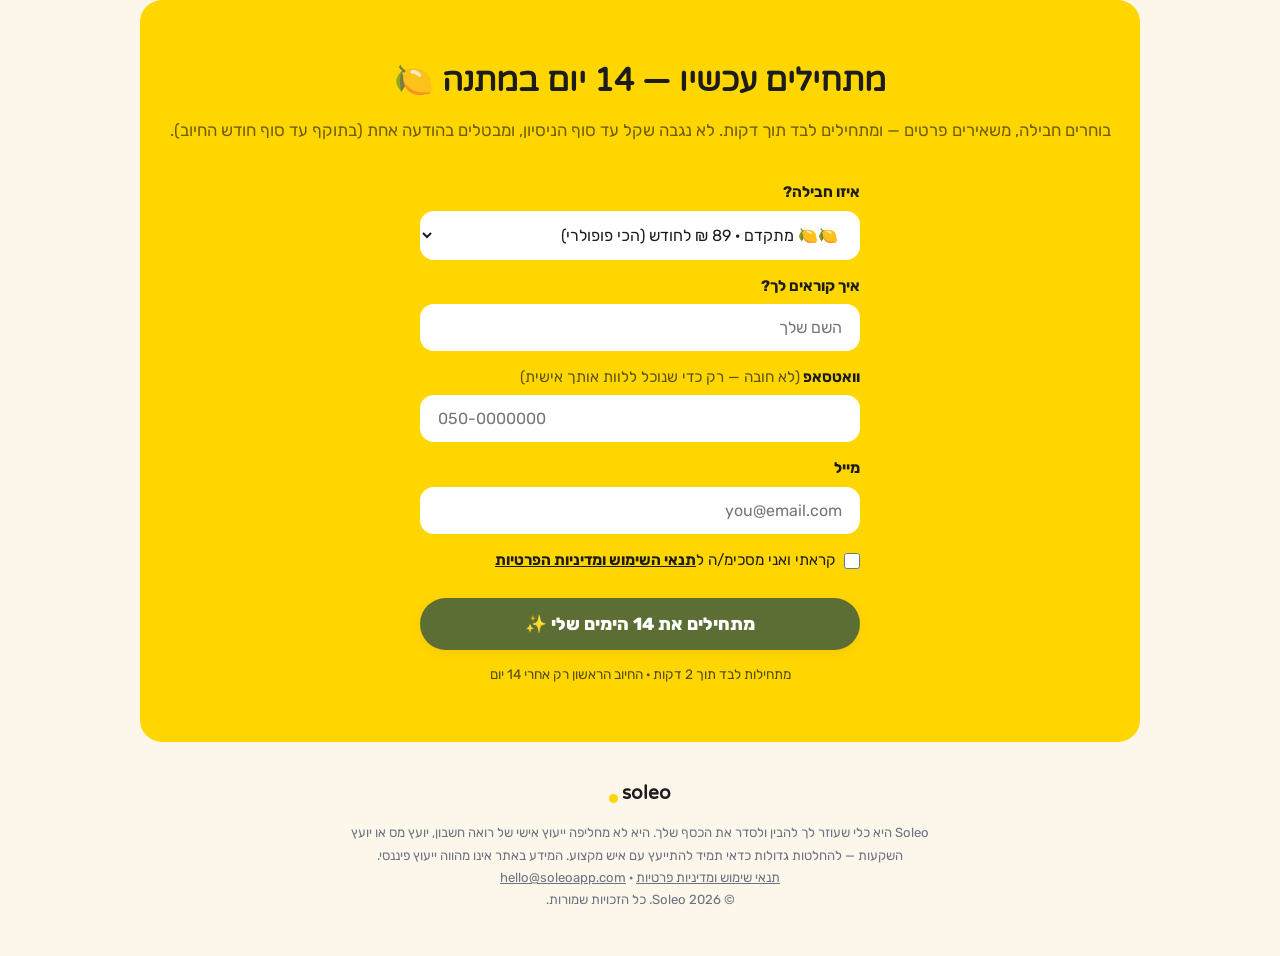
==== commit 82cb292a: "Add files via upload" ====
--- a/index.html
+++ b/index.html
@@ -280,7 +280,7 @@
       <div class="card">
         <span class="emoji">👀</span>
         <h3>מהיום הראשון: רואים הכל</h3>
-        <p>מזינות מה נכנס ומה יצא (או מחברות את הבנק בעצמכן — עוד רגע נסביר) — והבלגן הופך לתמונה אחת ברורה: כמה נכנס, כמה יצא, כמה באמת נשאר לך. פתאום הכסף מפסיק להיות ערפל.</p>
+        <p>מזינות מה נכנס ומה יצא (חיבור אוטומטי לבנק בדרך) — והבלגן הופך לתמונה אחת ברורה: כמה נכנס, כמה יצא, כמה באמת נשאר לך. פתאום הכסף מפסיק להיות ערפל.</p>
       </div>
       <div class="card">
         <span class="emoji">😌</span>
@@ -412,7 +412,7 @@
 <div class="wrap">
   <section class="signup" id="signup" style="padding:56px 24px">
     <h2>מתחילים עכשיו — 14 יום במתנה 🍋</h2>
-    <p class="sect-sub">בוחרים חבילה, משאירים פרטים — ואנחנו מפעילים לך הכל. לא נגבה שקל עד סוף הניסיון, ומבטלים בהודעה אחת (בתוקף עד סוף חודש החיוב).</p>
+    <p class="sect-sub">בוחרים חבילה, משאירים פרטים — ומתחילים לבד תוך דקות. לא נגבה שקל עד סוף הניסיון, ומבטלים בהודעה אחת (בתוקף עד סוף חודש החיוב).</p>
 
     <form id="waitlistForm" novalidate>
       <div>
